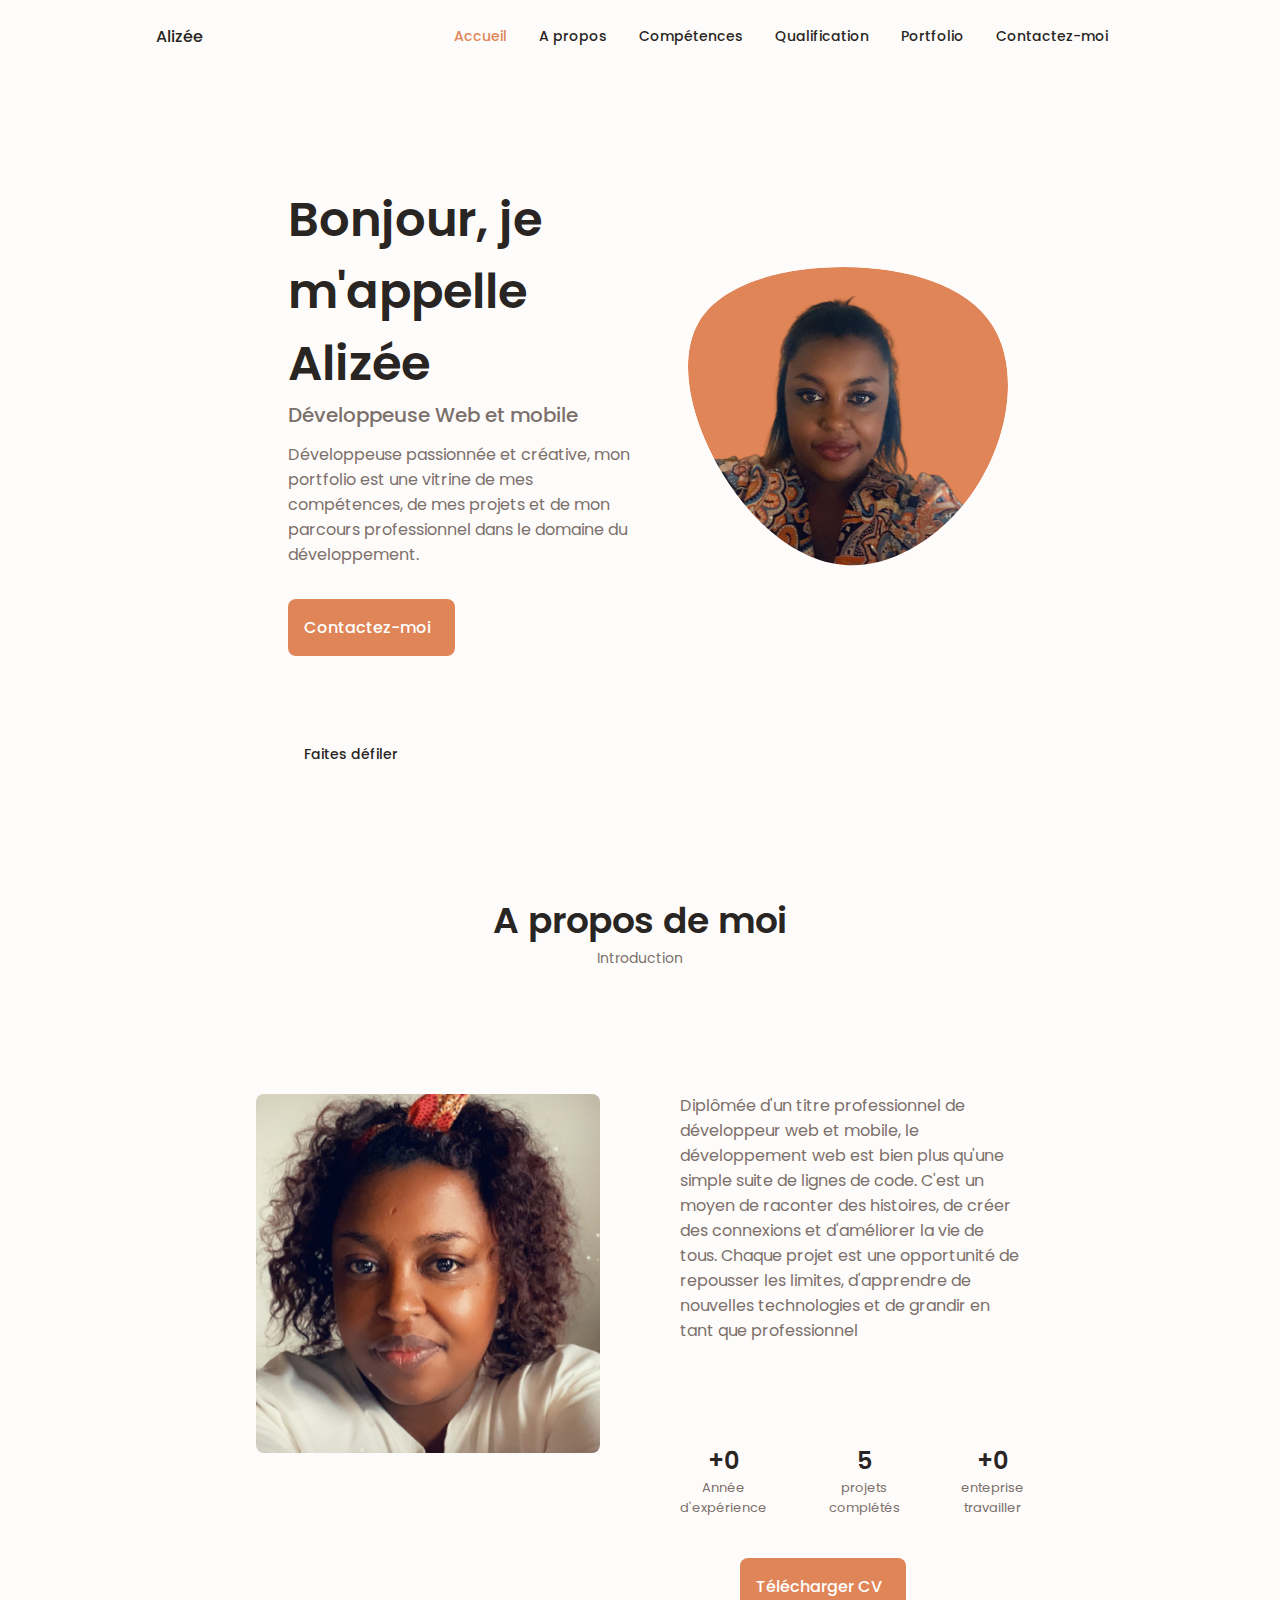
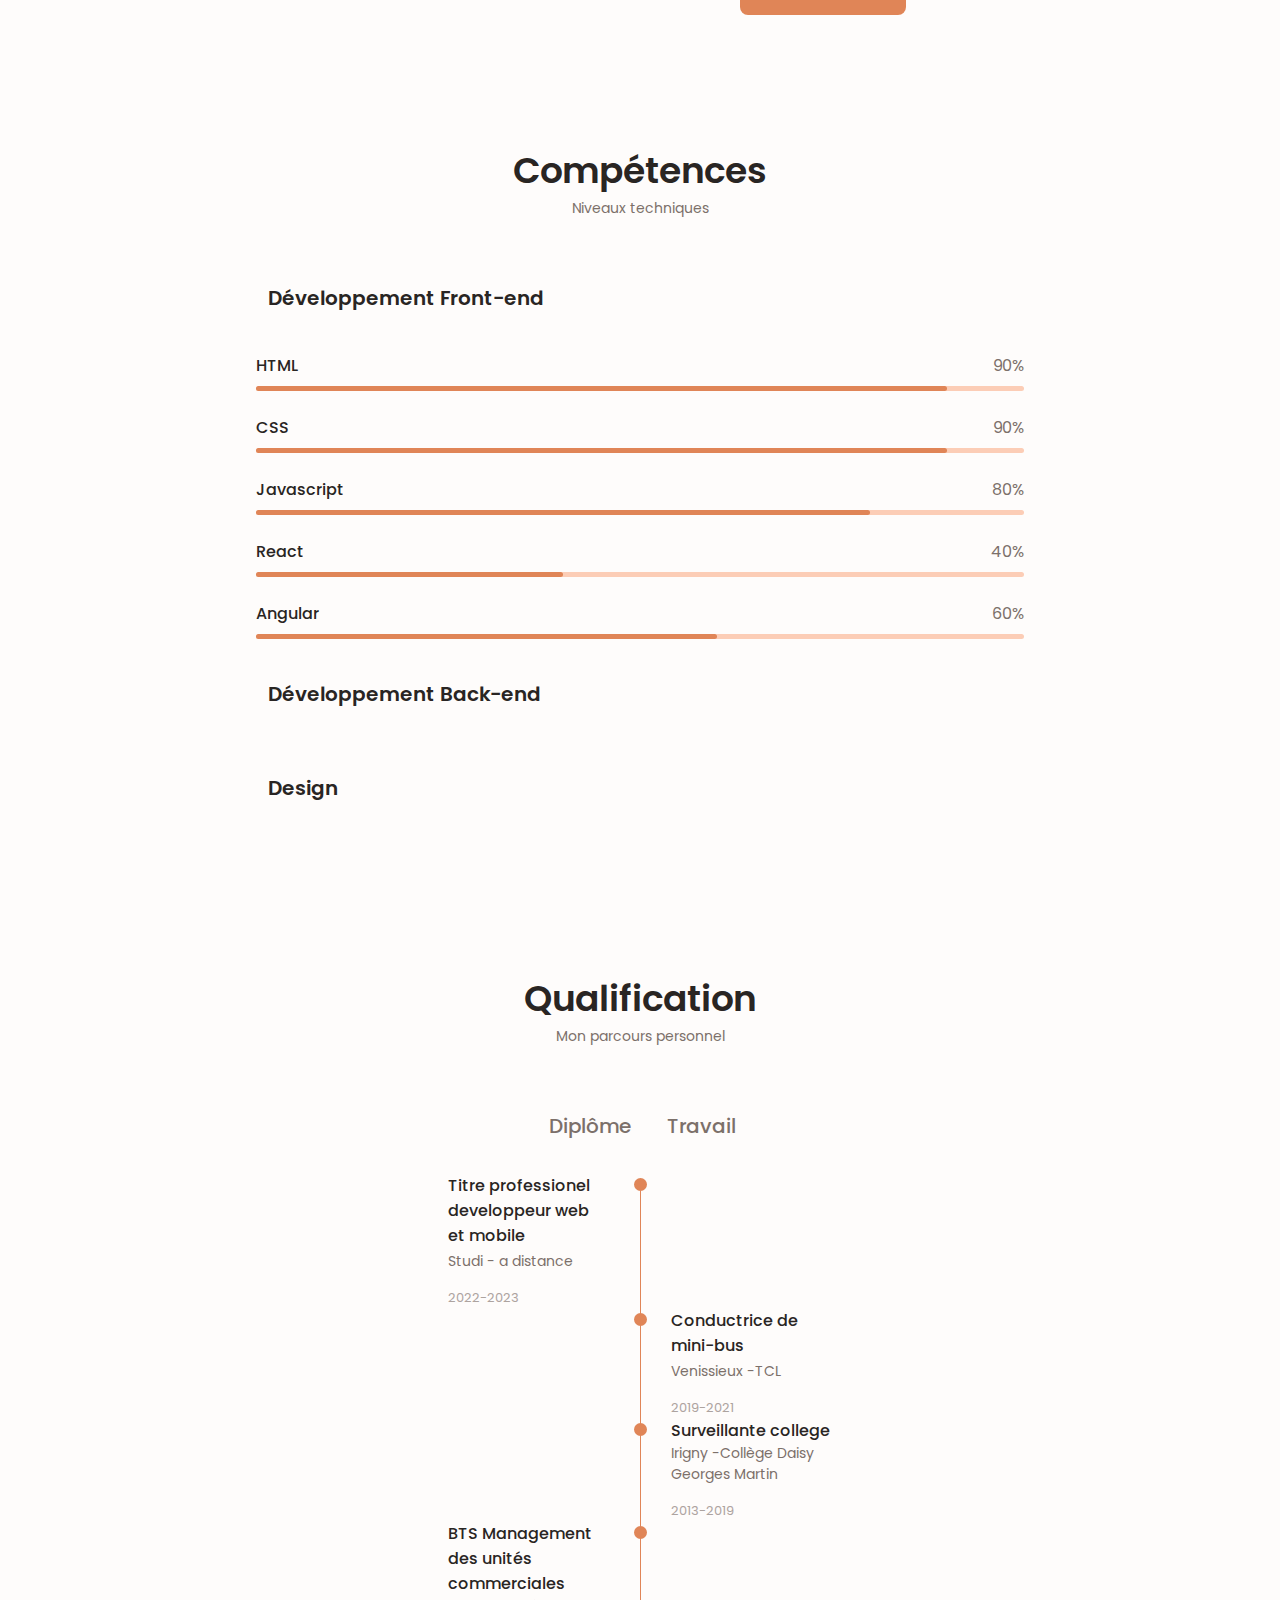
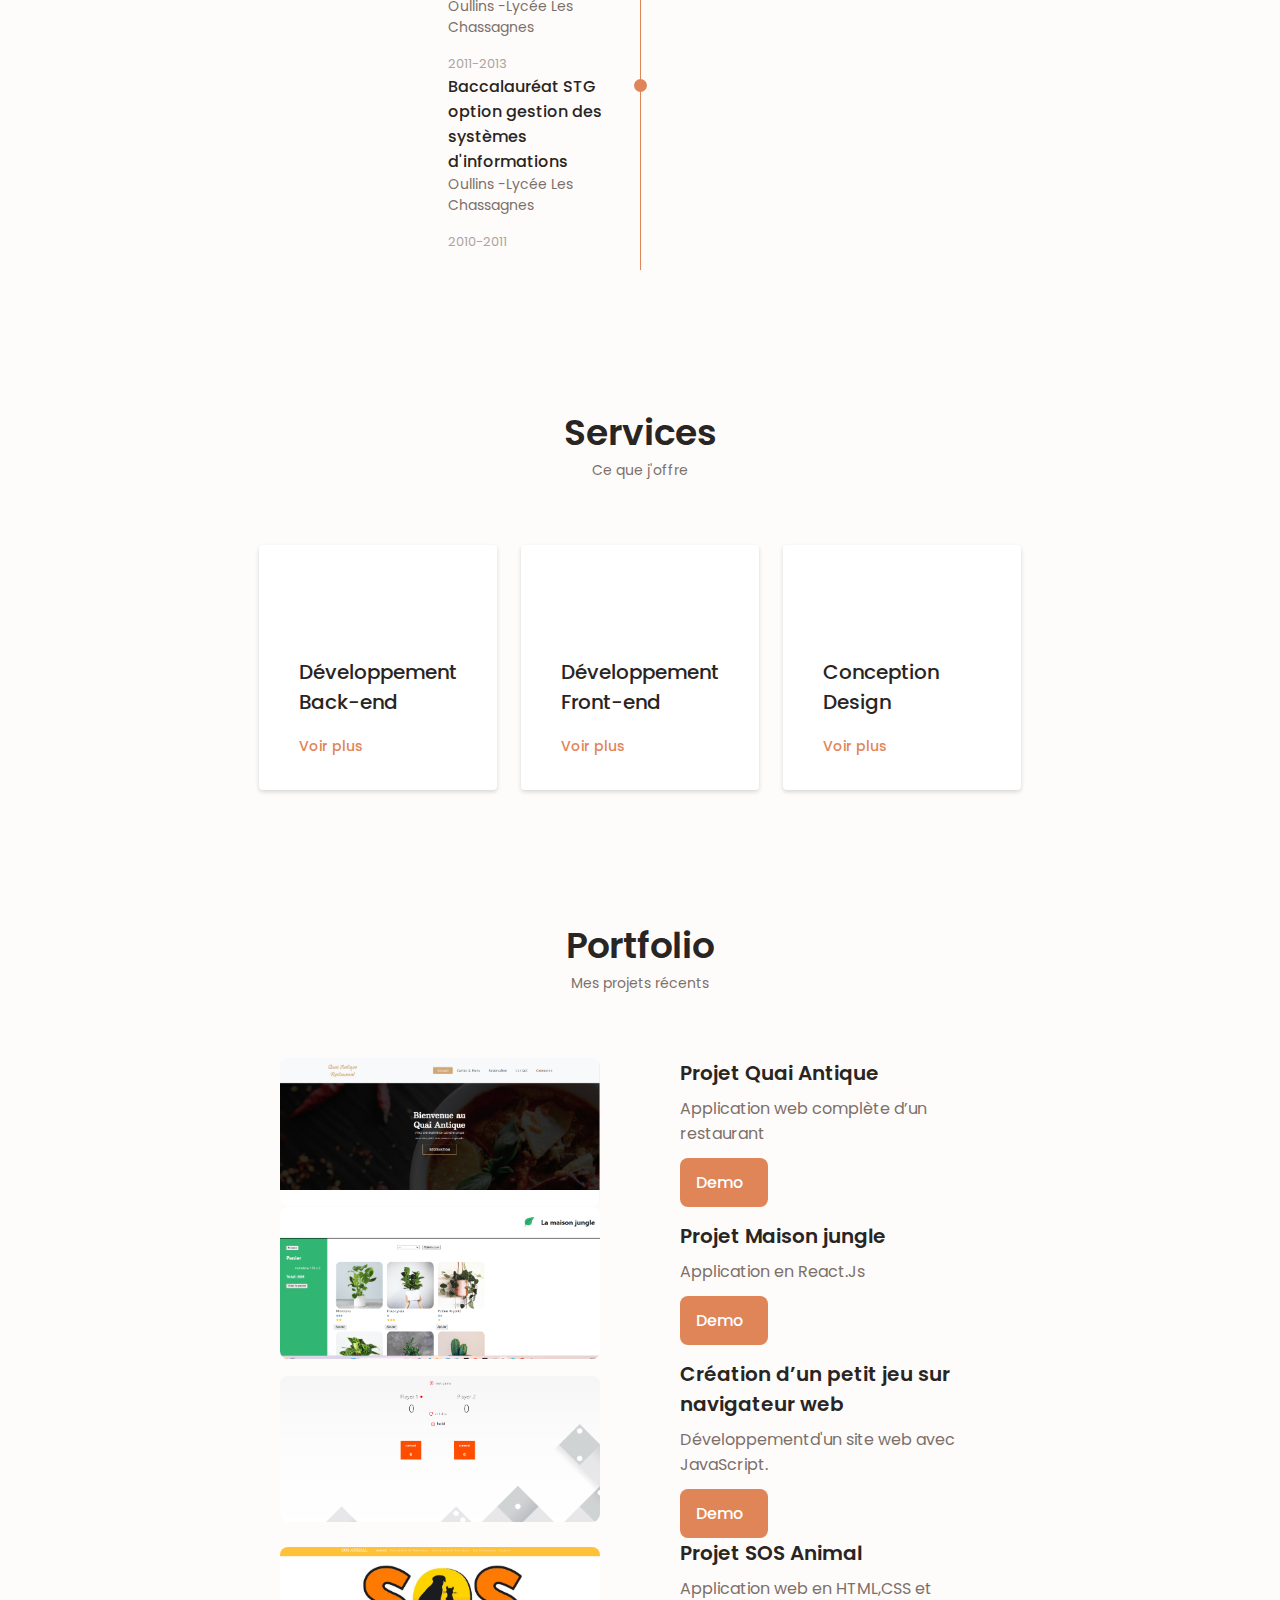
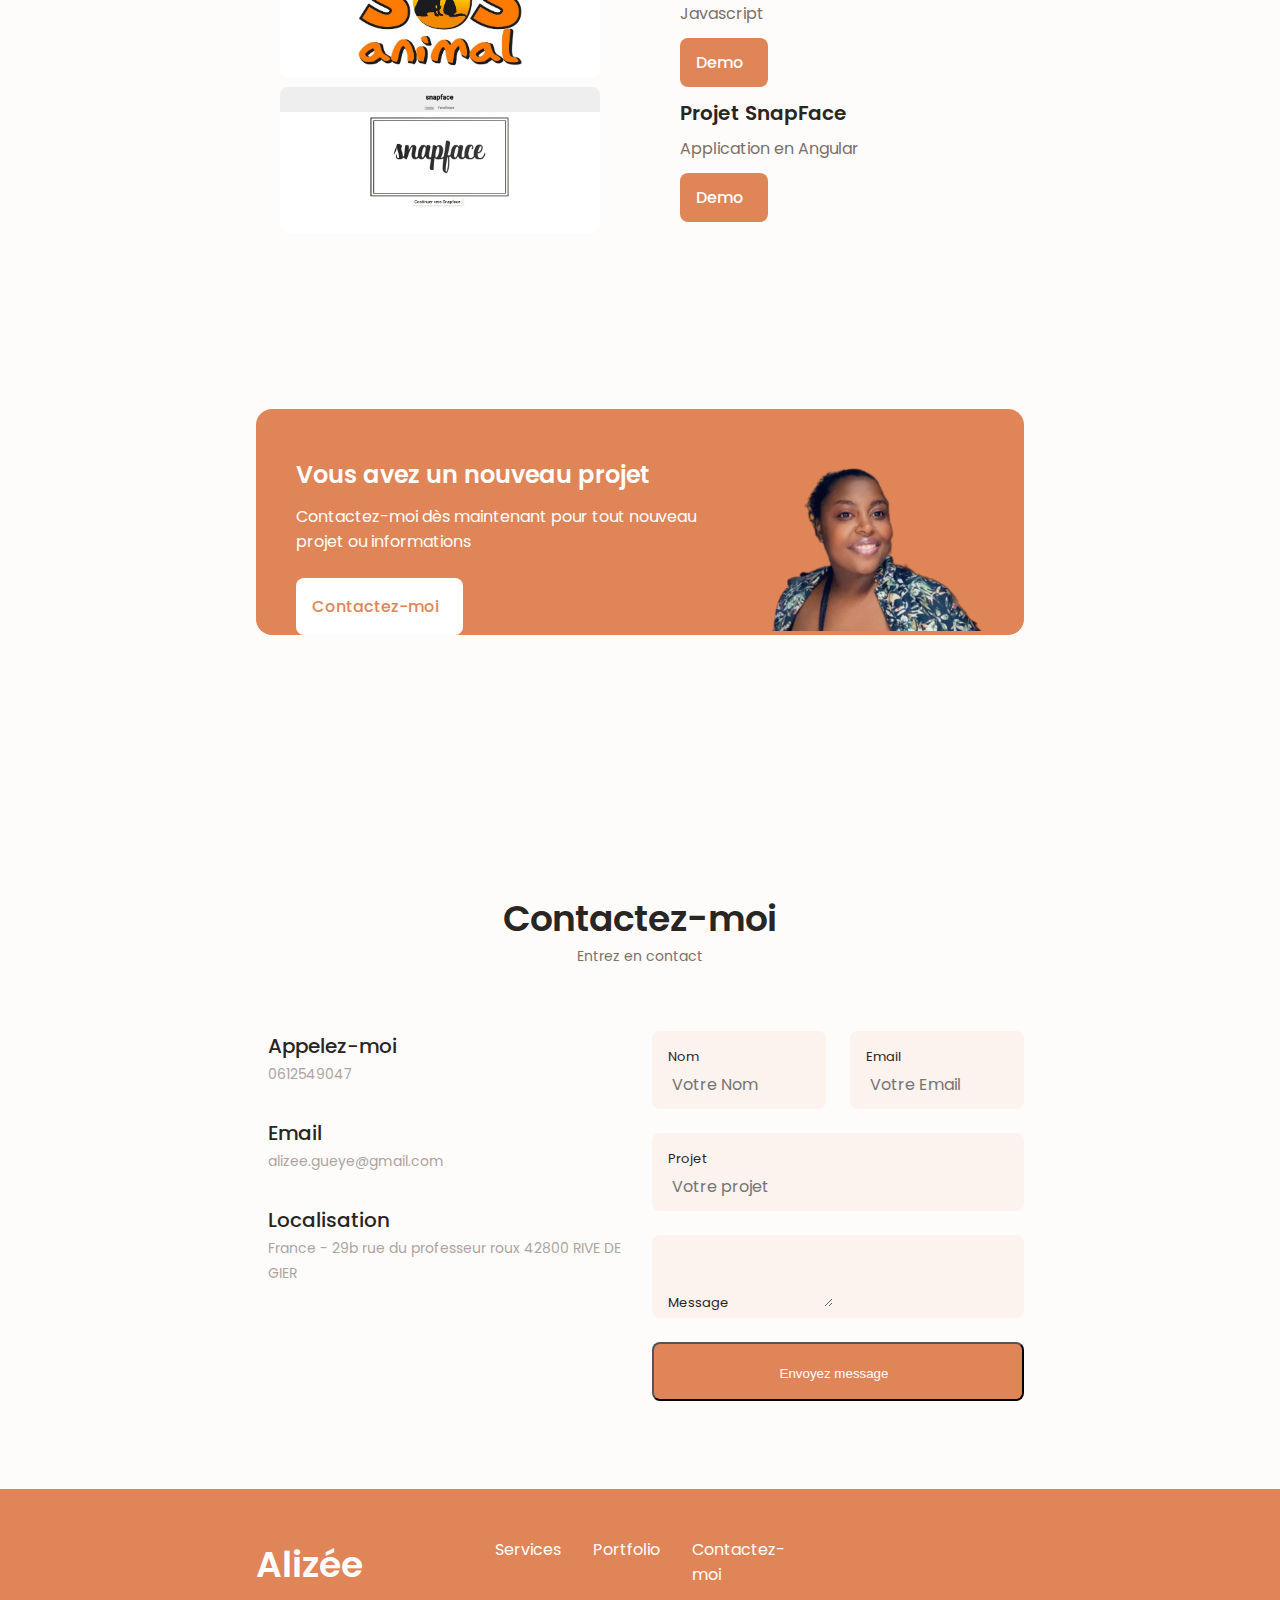
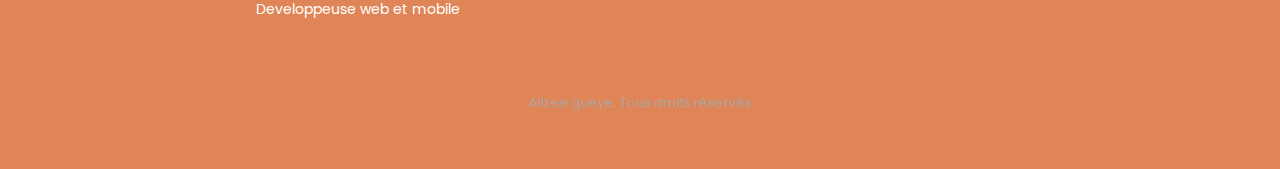
==== index.html @ fed60806 "Modification lien linkedin" ====
<!DOCTYPE html>
<html lang="fr">

<head>
    <meta charset="UTF-8">
    <meta name="viewport" content="width=device-width, initial-scale=1.0">

    <!--==================== UNICONS ====================-->
    <link rel="stylesheet" href="https://unicons.iconscout.com/release/v3.0.6/css/line.css">

    <!--==================== SWIPER CSS ====================-->
    <link rel="stylesheet" href="assets/css/swiper-bundle.min.css">

    <!--==================== CSS ====================-->
    <link rel="stylesheet" href="assets/css/styles.css">

    

    <title> Portfolio Gueye Alizée</title>
</head>

<body>
    <!--==================== HEADER ====================-->
    <header class="header" id="header">
        <nav class="nav container">
            <a href="#" class="nav__logo">Alizée</a>
            <div class="nav__menu" id="nav-menu">
                <ul class="nav__list grid">
                    <li class="nav__item">
                        <a href="#home" class="nav__link active-link">
                            Accueil
                        </a>
                    </li>
                    <li class="nav__item">
                        <a href="#about" class="nav__link">
                            <i class="uil uil-user nav__icon"></i> A propos
                        </a>
                    </li>
                    <li class="nav__item">
                        <a href="#skills" class="nav__link">
                            <i class="uil uil-file-alt nav__icon"></i>Compétences
                        </a>
                    </li>
                    <li class="nav__item">
                        <a href="#qualification" class="nav__link">
                            <i class="uil uil-briefcase-alt nav__icon"></i>Qualification
                        </a>
                    </li>
                    <li class="nav__item">
                        <a href="#portfolio" class="nav__link">
                            <i class="uil uil-scenery nav__icon"></i>Portfolio
                        </a>
                    </li>
                    <li class="nav__item">
                        <a href="#contact" class="nav__link">
                            <i class="uil uil-message nav__icon"></i>Contactez-moi
                        </a>
                    </li>
                </ul>
                <i class="uil uil-times nav__close" id="nav-close"></i>
            </div>

            <div class="nav__btns">
                <!--Boutton changement de theme-->
                <i class="uil uil-moon change-theme" id="theme-button"></i>

                <div class="nav__toggle" id="nav-toggle">
                    <i class="uil uil-apps"></i>
                </div>
            </div>
        </nav>
    </header>

    <!--==================== MAIN ====================-->
    <main class="main">
        <!--==================== HOME ====================-->
        <section class="home section" id="home">
            <div class="home__container container grid">
                <div class="home__content grid">
                    <div class="home__social">
                        <a href="https://www.linkedin.com/in/alizee-gueye-b8a359285/" target="_blank" class="home__social-icon">
                            <i class="uil uil-linkedin-alt"></i>
                        </a>
                        <a href="https://github.com/Alizee42" target="_blank" class="home__social-icon">
                            <i class="uil uil-github-alt"></i>
                        </a>
                    </div>

                    <div class="home__img">
                        <svg class="home__blob" viewBox="0 0 200 187" xmlns="http://www.w3.org/2000/svg"
                            xmlns:xlink="http://www.w3.org/1999/xlink">
                            <mask id="mask0" mask-type="alpha">
                                <path d="M190.312 36.4879C206.582 62.1187 201.309 102.826 182.328 134.186C163.346 165.547 
                                    130.807 187.559 100.226 186.353C69.6454 185.297 41.0228 161.023 21.7403 129.362C2.45775 
                                    97.8511 -7.48481 59.1033 6.67581 34.5279C20.9871 10.1032 59.7028 -0.149132 97.9666 
                                    0.00163737C136.23 0.303176 174.193 10.857 190.312 36.4879Z" />
                            </mask>
                            <g mask="url(#mask0)">
                                <path d="M190.312 36.4879C206.582 62.1187 201.309 102.826 182.328 134.186C163.346 
                                    165.547 130.807 187.559 100.226 186.353C69.6454 185.297 41.0228 161.023 21.7403 
                                    129.362C2.45775 97.8511 -7.48481 59.1033 6.67581 34.5279C20.9871 10.1032 59.7028 
                                    -0.149132 97.9666 0.00163737C136.23 0.303176 174.193 10.857 190.312 36.4879Z" />
                                <image class="home__blob-img" x='12' y='18' xlink:href="assets/img/perfil.png" />
                            </g>
                        </svg>
                    </div>

                    <div class="home__data">
                        <h1 class="home__title">Bonjour, je m'appelle Alizée</h1>
                        <h3 class="home__subtitle">Développeuse Web et mobile</h3>
                        <p class="home__description">
                            Développeuse passionnée et créative, mon portfolio est une vitrine de mes compétences, 
                            de mes projets et de mon parcours professionnel dans le domaine du développement.</p>
                        <a href="#contact" class="button button--flex">
                            Contactez-moi <i class="uil uil-message button__icon"></i>
                        </a>
                    </div>
                </div>

                <div class="home__scroll">
                    <a href="#about" class="home__scroll-button button--flex">
                        <i class="uil uil-mouse-alt home__scroll-mouse"></i>
                        <span class="home__scroll-name">Faites défiler</span>
                        <i class="uil uil-arrow-down home__scroll-arrow"></i>
                    </a>
                </div>
            </div>
        </section>

        <!--==================== ABOUT ====================-->
        <section class="about section" id="about">
            <h2 class="section__title">A propos de moi</h2>
            <span class="section__subtitle">Introduction</span>

            <div class="about__container container grid">
                <img src="assets/img/about.jpg" alt="" class="about__img">

                <div class="about__data">
                    <p class="about__description">Diplômée d'un titre professionnel de développeur web et mobile, 
                         le développement web est bien plus qu'une simple suite de lignes de code. 
                        C'est un moyen de raconter des histoires, de créer des connexions et d'améliorer la vie de tous.
                        Chaque projet est une opportunité de repousser les limites, d'apprendre de nouvelles technologies et de grandir en tant que professionnel</p>
                    <div class="about__info">
                        <div>
                            <span class="about__info-title">+0</span>
                            <span class="about__info-name">Année <br> d'expérience</span>
                        </div>

                        <div>
                            <span class="about__info-title">5</span>
                            <span class="about__info-name">projets <br> complétés</span>
                        </div>

                        <div>
                            <span class="about__info-title">+0</span>
                            <span class="about__info-name">enteprise <br>travailler</span>
                        </div>
                    </div>

                    <div class="about__buttons">
                        <a download="" href="assets/pdf/alizee-gueye-cv.pdf" class="button button--flex">
                            Télécharger CV<i class="uil uil-download-alt button__icon"></i>
                        </a>
                    </div>
                </div>
            </div>
        </section>

        <!--==================== SKILLS ====================-->
        <section class="skills section" id="skills">
            <h2 class="section__title">Compétences</h2>
            <span class="section__subtitle">Niveaux techniques</span>

            <div class="skill__container container grid">
                <div>
                    <!--==================== SKILLS 1 ====================-->
                    <div class="skills__content skills__open">
                        <div class="skills__header">
                            <i class="uil uil-brackets-curly skills__icon"></i>

                            <div>
                                <h1 class="skills__title">Développement Front-end</h1>
                                <span class="skills__subtitle"></span>
                            </div>

                            <i class="uil uil-angle-down skills__arrow"></i>
                        </div>

                        <div class="skills__list grid">
                            <div class="skills__data">
                                <div class="skills__titles">
                                    <h3 class="skills__name">HTML</h3>
                                    <span class="skills__number">90%</span>
                                </div>
                                <div class="skills__bar">
                                    <span class="skills__percentage skills__html"></span>
                                </div>
                            </div>
                            <div class="skills__data">
                                <div class="skills__titles">
                                    <h3 class="skills__name">CSS</h3>
                                    <span class="skills__number">90%</span>
                                </div>
                                <div class="skills__bar">
                                    <span class="skills__percentage skills__css"></span>
                                </div>
                            </div>
                            <div class="skills__data">
                                <div class="skills__titles">
                                    <h3 class="skills__name">Javascript</h3>
                                    <span class="skills__number">80%</span>
                                </div>
                                <div class="skills__bar">
                                    <span class="skills__percentage skills__js"></span>
                                </div>
                            </div>
                            <div class="skills__data">
                                <div class="skills__titles">
                                    <h3 class="skills__name">React</h3>
                                    <span class="skills__number">40%</span>
                                </div>
                                <div class="skills__bar">
                                    <span class="skills__percentage skills__react"></span>
                                </div>
                            </div>
                            <div class="skills__data">
                                <div class="skills__titles">
                                    <h3 class="skills__name">Angular</h3>
                                    <span class="skills__number">60%</span>
                                </div>
                                <div class="skills__bar">
                                    <span class="skills__percentage skills__angular"></span>
                                </div>
                            </div>
                        </div>
                    </div>
                    <!--==================== SKILLS 2 ====================-->
                    <div class="skills__content skills__close">
                        <div class="skills__header">
                            <i class="uil uil-server-network skills__icon"></i>

                            <div>
                                <h1 class="skills__title">Développement Back-end</h1>
                                <span class="skills__subtitle"></span>
                            </div>

                            <i class="uil uil-angle-down skills__arrow"></i>
                        </div>

                        <div class="skills__list grid">
                            <div class="skills__data">
                                <div class="skills__titles">
                                    <h3 class="skills__name">PHP</h3>
                                    <span class="skills__number">80%</span>
                                </div>
                                <div class="skills__bar">
                                    <span class="skills__percentage skills__php"></span>
                                </div>
                            </div>
                            <div class="skills__data">
                                <div class="skills__titles">
                                    <h3 class="skills__name">Node.Js</h3>
                                    <span class="skills__number">60%</span>
                                </div>
                                <div class="skills__bar">
                                    <span class="skills__percentage skills__node"></span>
                                </div>
                            </div>
                            <div class="skills__data">
                                <div class="skills__titles">
                                    <h3 class="skills__name">Symfony</h3>
                                    <span class="skills__number">80%</span>
                                </div>
                                <div class="skills__bar">
                                    <span class="skills__percentage skills__symfony"></span>
                                </div>
                            </div>
                            <div class="skills__data">
                                <div class="skills__titles">
                                    <h3 class="skills__name">Python</h3>
                                    <span class="skills__number">20%</span>
                                </div>
                                <div class="skills__bar">
                                    <span class="skills__percentage skills__python"></span>
                                </div>
                            </div>

                        </div>
                    </div>
                </div>

                <div>
                    <!--==================== SKILLS 3 ====================-->
                    <div class="skills__content skills__close">
                        <div class="skills__header">
                            <i class="uil uil-swatchbook skills__icon"></i>

                            <div>
                                <h1 class="skills__title">Design</h1>
                                <span class="skills__subtitle"></span>
                            </div>

                            <i class="uil uil-angle-down skills__arrow"></i>
                        </div>

                        <div class="skills__list grid">
                            <div class="skills__data">
                                <div class="skills__titles">
                                    <h3 class="skills__name">Figma</h3>
                                    <span class="skills__number">70%</span>
                                </div>
                                <div class="skills__bar">
                                    <span class="skills__percentage skills__figma"></span>
                                </div>
                            </div>
                            <div class="skills__data">
                                <div class="skills__titles">
                                    <h3 class="skills__name">Photoshop</h3>
                                    <span class="skills__number">40%</span>
                                </div>
                                <div class="skills__bar">
                                    <span class="skills__percentage skills__photoshop"></span>
                                </div>
                            </div>
                            <div class="skills__data">
                                <div class="skills__titles">
                                    <h3 class="skills__name">Adobe XD</h3>
                                    <span class="skills__number">65%</span>
                                </div>
                                <div class="skills__bar">
                                    <span class="skills__percentage skills__adobe"></span>
                                </div>
                            </div>
                            <div class="skills__data">
                                <div class="skills__titles">
                                    <h3 class="skills__name">Balsamiq</h3>
                                    <span class="skills__number">84%</span>
                                </div>
                                <div class="skills__bar">
                                    <span class="skills__percentage skills__balsamiq"></span>
                                </div>
                            </div>

                        </div>
                    </div>
                </div>
            </div>
        </section>

        <!--==================== QUALIFICATION ====================-->
        <section class="qualification section" id="qualification">
            <h2 class="section__title">Qualification</h2>
            <span class="section__subtitle">Mon parcours personnel</span>

            <div class="qualification__container container">
                <div class="qualification__tabs">
                    <div class="qualification__button button--flex">
                        <i class="uil uil-graduation-cap qualification__icon"></i>
                        Diplôme
                    </div>
                    <div class="qualification__button button--flex">
                        <i class="uil uil-briefcase-alt qualification__icon"></i>
                        Travail
                    </div>
                </div>

                <div class="qualification__sections">
                    <!--==================== QUALIFICATION CONTENT 1 ====================-->
                    <div class="qualification__content qualification_active">
                        <!--==================== QUALIFICATION 1 ====================-->
                        <div class="qualification__data">
                            <div>
                                <h3 class="qualification__title">Titre professionel developpeur web et mobile</h3>
                                <span class="qualification__subtitle">Studi - a distance</span>
                                <div class="qualification__calendar">
                                    <i class="uil uil-calendar-alt"></i>
                                    2022-2023
                                </div>
                            </div>

                            <div>
                                <span class="qualification__rounder"></span>
                                <span class="qualification__line"></span>
                            </div>
                        </div>
                    </div>
                         <!--==================== QUALIFICATION 2 ====================-->
                         <div class="qualification__data">
                            <div></div>

                            <div>
                                <span class="qualification__rounder"></span>
                                <span class="qualification__line"></span>
                            </div>
                            <div>
                                <h3 class="qualification__title">Conductrice de mini-bus</h3>
                                <span class="qualification__subtitle">Venissieux -TCL</span>
                                <div class="qualification__calendar">
                                    <i class="uil uil-calendar-alt"></i>
                                    2019-2021
                                </div>
                            </div>
                        </div>

                        <!--==================== QUALIFICATION 3 ====================-->
                        <div class="qualification__data">
                            <div></div>

                            <div>
                                <span class="qualification__rounder"></span>
                                <span class="qualification__line"></span>
                            </div>
                            <div>
                                <h3 class="qualification__title">Surveillante college</h3>
                                <span class="qualification__subtitle">Irigny -Collège Daisy Georges Martin</span>
                                <div class="qualification__calendar">
                                    <i class="uil uil-calendar-alt"></i>
                                    2013-2019
                                </div>
                            </div>
                        </div>

                        <!--==================== QUALIFICATION 4 ====================-->
                        <div class="qualification__data">
                            <div>
                                <h3 class="qualification__title">BTS Management des unités commerciales</h3>
                                <span class="qualification__subtitle">Oullins -Lycée Les Chassagnes</span>
                                <div class="qualification__calendar">
                                    <i class="uil uil-calendar-alt"></i>
                                    2011-2013
                                </div>
                            </div>

                            <div>
                                <span class="qualification__rounder"></span>
                                <span class="qualification__line"></span>
                            </div>
                        </div>
                        
                    <!--==================== QUALIFICATION 5 ====================-->
                    <div class="qualification__data">
                        <div>
                            <h3 class="qualification__title">Baccalauréat STG option gestion des systèmes
                                d'informations</h3>
                            <span class="qualification__subtitle">Oullins -Lycée Les Chassagnes</span>
                            <div class="qualification__calendar">
                                <i class="uil uil-calendar-alt"></i>
                                2010-2011
                            </div>
                        </div>

                        <div>
                            <span class="qualification__rounder"></span>
                            <span class="qualification__line"></span>
                        </div>
                    </div>
                    <br>
                </div>
            </div>
        </section>


        <!--==================== SERVICES ====================-->
        <section class="services section" id="services">
            <h2 class="section__title">Services</h2>
            <span class="section__subtitle">Ce que j'offre</span>

            <div class="services__container container grid">
                <!--==================== SERVICES 1====================-->
                <div class="services__content">
                    <div>
                        <i class="uil uil-web-grid services__icon"></i>
                        <h3 class="services__title">Développement <br> Back-end</h3>
                    </div>

                    <span class="button button--flex button--small button--link services__button">
                        Voir plus
                        <i class="uil uil-arrow-right button__icon"></i>
                    </span>

                    <div class="services__modal">
                        <div class="services__modal-content">
                            <h4 class="services__modal-title">Développement <br> Back-end</h4>
                            <i class="uil uil-times services__modal-close"></i>

                            <ul class="services__modal-services grid">
                                <li class="services__modal-service">
                                    <i class="uil uil-check-circle service__modal-icon"></i>
                                    <p> Développement l'interface utilisateur</p>
                                </li>
                                <li class="services__modal-service">
                                    <i class="uil uil-check-circle service__modal-icon"></i>
                                    <p> Développement d'API<br> (Application Programming Interface)</p>
                                </li>
                                <li class="services__modal-service">
                                    <i class="uil uil-check-circle service__modal-icon"></i>
                                    <p>Gestion des bases de données</p>
                                </li>
                                <li class="services__modal-service">
                                    <i class="uil uil-check-circle service__modal-icon"></i>
                                    <p>Gestion de la sécurité</p>
                                </li>
                            </ul>
                        </div>
                    </div>
                </div>

                <!--==================== SERVICES 2====================-->
                <div class="services__content">
                    <div>
                        <i class="uil uil-arrow services__icon"></i>
                        <h3 class="services__title">Développement <br> Front-end</h3>
                    </div>

                    <span class="button button--flex button--small button--link services__button">
                        Voir plus
                        <i class="uil uil-arrow-right button__icon"></i>
                    </span>

                    <div class="services__modal">
                        <div class="services__modal-content">
                            <h4 class="services__modal-title">Développement <br> Front-end</h4>
                            <i class="uil uil-times services__modal-close"></i>

                            <ul class="services__modal-services grid">
                                <li class="services__modal-service">
                                    <i class="uil uil-check-circle service__modal-icon"></i>
                                    <p>Conception visuelle de l'interface utilisateur</p>
                                </li>
                                <li class="services__modal-service">
                                    <i class="uil uil-check-circle service__modal-icon"></i>
                                    <p>Ergonomie,interactivité et accesibilité</p>
                                </li>
                                <li class="services__modal-service">
                                    <i class="uil uil-check-circle service__modal-icon"></i>
                                    <p>Optimisation des performances de l'API</p>
                                </li>
                                <li class="services__modal-service">
                                    <i class="uil uil-check-circle service__modal-icon"></i>
                                    <p>Gestion du responsive Design</p>
                                </li>
                            </ul>
                        </div>
                    </div>
                </div>
                <!--==================== SERVICES 3====================-->
                <div class="services__content">
                    <div>
                        <i class="uil uil-palette services__icon"></i>
                        <h3 class="services__title">Conception <br>Design</h3>
                    </div>

                    <span class="button button--flex button--small button--link services__button">
                        Voir plus
                        <i class="uil uil-arrow-right button__icon"></i>
                    </span>

                    <div class="services__modal">
                        <div class="services__modal-content">
                            <h4 class="services__modal-title">Design</h4>
                            <i class="uil uil-times services__modal-close"></i>

                            <ul class="services__modal-services grid">
                                <li class="services__modal-service">
                                    <i class="uil uil-check-circle service__modal-icon"></i>
                                    <p>Création de maquette</p>
                                </li>
                                <li class="services__modal-service">
                                    <i class="uil uil-check-circle service__modal-icon"></i>
                                    <p>Utilisation d'outils pour design(Photoshop,Figma, ect)</p>
                                </li>
                               
                            </ul>
                        </div>
                    </div>
                </div>



            </div>
        </section>

        <!--==================== PORTFOLIO ====================-->
        <section class="portfolio section" id="portfolio">
            <h2 class="section__title">Portfolio</h2>
            <span class="section__subtitle">Mes projets récents</span>

            <div class="portfolio__container container swiper-container">
                <div class="swiper-wrapper">
                    <!--==================== PORTFOLIO 1 ====================-->
                    <div class="portfolio__content grid swiper-slide">
                        <img src="assets/img/quai-antique.png" alt="" class="portfolio__img">

                        <div class="portfolio__data">
                            <h3 class="portfolio__title">Projet Quai Antique</h3>
                            <p class="portfolio__description">Application web complète d’un restaurant </p>
                            <a href="https://quai-antique-42.netlify.app/accueil" class="button button--flex button--small portfolio__button">
                                Demo
                                <i class="uil uil-arrow-right button__icon"></i>
                            </a>
                        </div>
                    </div>

                    <!--==================== PORTFOLIO 2 ====================-->
                    <div class="portfolio__content grid swiper-slide">
                        <img src="assets/img/maison-jungle.png" alt="" class="portfolio__img">

                        <div class="portfolio__data">
                            <h3 class="portfolio__title">Projet Maison jungle </h3>
                            <p class="portfolio__description">Application en React.Js </p>
                            <a href="https://alizee42.github.io/maison-jungle/" class="button button--flex button--small portfolio__button">
                                Demo
                                <i class="uil uil-arrow-right button__icon"></i>
                            </a>
                        </div>
                    </div>

                    <!--==================== PORTFOLIO 3 ====================-->
                    <div class="portfolio__content grid swiper-slide">
                        <img src="assets/img/dice-game.png" alt="" class="portfolio__img">

                        <div class="portfolio__data">
                            <h3 class="portfolio__title"> Création d’un petit jeu sur navigateur web </h3>
                            <p class="portfolio__description">Développementd'un site web avec JavaScript. </p>
                            <a href="https://alizee42.github.io/Dice-game/" class="button button--flex button--small portfolio__button">
                                Demo
                                <i class="uil uil-arrow-right button__icon"></i>
                            </a>
                        </div>
                    </div>
                     <!--==================== PORTFOLIO 4 ====================-->
                     <div class="portfolio__content grid swiper-slide">
                        <img src="assets/img/SOS-animal.png" alt="" class="portfolio__img">

                        <div class="portfolio__data">
                            <h3 class="portfolio__title">Projet SOS Animal</h3>
                            <p class="portfolio__description">Application web en HTML,CSS et Javascript </p>
                            <a href="https://alizee42.github.io/SosAnimal/" class="button button--flex button--small portfolio__button">
                                Demo
                                <i class="uil uil-arrow-right button__icon"></i>
                            </a>
                        </div>
                    </div>
                    <!--==================== PORTFOLIO 5 ====================-->
                    <div class="portfolio__content grid swiper-slide">
                        <img src="assets/img/Capture d'écran 2023-10-11 091048.png" alt="" class="portfolio__img">

                        <div class="portfolio__data">
                            <h3 class="portfolio__title">Projet SnapFace</h3>
                            <p class="portfolio__description">Application en Angular </p>
                            <a href="https://face-snap-42.netlify.app/" class="button button--flex button--small portfolio__button">
                                Demo
                                <i class="uil uil-arrow-right button__icon"></i>
                            </a>
                        </div>
                    </div>
                </div>

                <div class="swiper-button-next">
                    <i class="uil uil-angle-right-b swiper-portfolio-icon"></i>
                </div>
                <div class="swiper-button-prev">
                    <i class="uil uil-angle-left-b swiper-portfolio-icon"></i>
                </div>
                <div class="swiper-pagination"></div>

            </div>
        </section>

        <!--==================== PROJECT IN MIND ====================-->
        <section class="project section">
            <div class="project__bg">
                <div class="project__container container grid">
                    <div class="project_data">
                        <h2 class="project__title">Vous avez un nouveau projet</h2>
                        <p class="project__description">Contactez-moi dès maintenant pour tout nouveau projet ou
                            informations</p>
                        <a href="#contact" class="button button--flex button--white">
                            Contactez-moi
                            <i class="uil uil-message project__icon button__icon"></i>
                        </a>
                    </div>

                    <img src="assets/img/project.png" alt="" class="project__img">
                </div>
            </div>

        </section>

        <!--==================== TESTIMONIAL ====================-->
        <section class="testimonial section">
        </section>

        <!--==================== CONTACT ME ====================-->
      
    
    <section class="contact section" id="contact">

    <h2 class="section__title">Contactez-moi</h2>
    <span class="section__subtitle">Entrez en contact</span>

    <div class="contact__container container grid">
        <div>
            <div class="contact__information">
                <i class="uil uil-phone contact__icon"></i>

                <div>
                    <h3 class="contact__title">Appelez-moi</h3>
                    <span class="contact__subtitle">0612549047</span>
                </div>
            </div>

            <div class="contact__information">
                <i class="uil uil-envelope contact__icon"></i>

                <div>
                    <h3 class="contact__title">Email</h3>
                    <span class="contact__subtitle">alizee.gueye@gmail.com</span>
                </div>
            </div>

            <div class="contact__information">
                <i class="uil uil-map-marker contact__icon"></i>

                <div>
                    <h3 class="contact__title">Localisation</h3>
                    <span class="contact__subtitle">France - 29b rue du professeur roux 42800 RIVE DE
                        GIER</span>
                </div>
            </div>
        </div>

        <form class="contact__from grid" action="https://api.staticforms.xyz/submit" method="post" id="staticform">
            <div class="contact__inputs grid">
                <div class="contact__content">
                <input type="hidden" name="accessKey" value="a2034b9b-8c54-49b0-8eae-9ae6ab145128">
                  <input type="hidden" name="subject" value="Portfolio">
                
                    <label for="" class="contact__label">Nom</label>                    
                    <input class="contact__input" type="text" name="name" placeholder=" Votre Nom" required>
                   </div>
                <div class="contact__content">
                    <label for="" class="contact__label">Email</label>                    
                      <input class="contact__input" type="email" name="email" placeholder=" Votre Email" required>
                </div>
            </div>
            
            <input type="text" name="honeypot" style="display:none">
            <div class="contact__content">
                <label for="" class="contact__label">Projet</label>
                    <input type="text" name="$project" class="contact__input" placeholder=" Votre projet">
            </div> 
            <div class="contact__content">
                <label for="" class="contact__label">Message</label>                    
                <textarea class="contact__imput" name="message"  id="" cols="0" rows="7" required style="background-color: transparent; border: 0px; width: 100px;height: 60px;"></textarea>
            </div>
            <input type="hidden" name="redirectTo" value="https://alizee42.github.io/portfolio/success.html"> 
            <button class="button is-primary" type="Submit">Envoyez message <i class="uil uil-message button__icon"></i></button>         
            <div>
            </div>
            
            
        </form>
    </div>
</section>
</main>
    <!--==================== FOOTER ====================-->
    <footer class="footer">
        <div class="footer__bg">
            <div class="footer__container container grid">
                <div>
                    <h1 class="footer__title">Alizée</h1>
                    <span class="footer__subtitle">Developpeuse web et mobile</span>
                </div>

                <ul class="footer__links">
                    <li>
                        <a href="#services" class="footer__link">Services</a>
                    </li>
                    <li>
                        <a href="#portfolio" class="footer__link">Portfolio</a>
                    </li>
                    <li>
                        <a href="#contact" class="footer__link">Contactez-moi</a>
                    </li>
                </ul>

                <div class="footer__social">
                    <a href="https://www.facebook.com/" target="_blank" class="footer__social">
                        <i class="uil uil-facebook-f"></i>
                    </a>
                    <a href="https://www.instagram.com/" target="_blank" class="footer__social">
                        <i class="uil uil-instagram"></i>
                    </a>
                    <a href="https://www.twitter.com/" target="_blank" class="footer__social">
                        <i class="uil uil-twitter-alt"></i>
                    </a>
                </div>
            </div>

            <p class="footer__copy">Alizee gueye. Tous droits réservés</p>
        </div>
    </footer>

    <!--==================== SCROLL TOP ====================-->
    <a href="#" class="scrollup" id="scroll-up">
        <i class="uil uil-arrow-up scrollup__icon"></i>
    </a>

    <!--==================== SWIPER JS ====================-->
    <script src="assets/js/swiper-bundle.min.js"></script>

    <!--==================== MAIN JS ====================-->
    <script src="assets/js/main.js"></script>
    
</body>

</html>
---- assets/css/styles.css ----
/*==================== GOOGLE FONTS ====================*/
@import url('https://fonts.googleapis.com/css2?family=Montserrat:ital,wght@0,100;0,200;0,400;1,400&family=Poppins:wght@400;500;600&display=swap');

/*==================== VARIABLES CSS ====================*/
:root {
    --header-height: 3rem;

    /*========== Colors ==========*/
    /* Change favorite color */
    --hue-color: 20; /*Purple 250 - Green 142 - Blue 230 - Pink 340*/

    /* HSL color mode */
    --first-color: hsl(var(--hue-color), 69%, 61%);
    --first-color-second: hsl(var(--hue-color), 69%, 61%);
    --first-color-alt: hsl(var(--hue-color), 57%, 53%);
    --first-color-lighter: hsl(var(--hue-color), 92%, 85%);
    --title-color: hsl(var(--hue-color), 8%, 15%);
    --text-color: hsl(var(--hue-color), 8%, 45%);
    --text-color-light: hsl(var(--hue-color), 8%, 65%);
    --input-color: hsl(var(--hue-color), 70%, 96%);
    --body-color: hsl(var(--hue-color), 60%, 99%);
    --container-color: #fff;
    --scroll-bar-color: hsl(var(--hue-color), 12%, 90%);
    --scroll-thumb-color: hsl(var(--hue-color), 12%, 80%);

    /*========== Font and typography ==========*/
    --body-font: 'Poppins', sans-serif;

    /* .5rem = 8px, 1rem = 16px, 1.5rem = 24px ... */
    --big-font-size: 2rem;
    --h1-font-size: 1.5rem;
    --h2-font-size: 1.25rem;
    --h3-font-size: 1.125rem;
    --normal-font-size: .938rem;
    --small-font-size: .813rem;
    --smaller-font-size: .75rem;

    /*========== Font weight ==========*/
    --font-medium: 500;
    --font-semi-bold: 600;

    /*========== Margenes Bottom ==========*/
    /* .25rem = 4px, .5rem = 8px, .75rem = 12px ... */
    --mb-0-25: .25rem;
    --mb-0-5: .5rem;
    --mb-0-75: .75rem;
    --mb-1: 1rem;
    --mb-1-5: 1.5rem;
    --mb-2: 2rem;
    --mb-2-5: 2.5rem;
    --mb-3: 3rem;

    /*========== z index ==========*/
    --z-tooltip: 10;
    --z-fixed: 100;
    --z-modal: 1000;
}

/* Font size for large devices */
@media screen and (min-width: 968px) {
    :root {
        --big-font-size: 3rem;
        --h1-font-size: 2.25rem;
        --h2-font-size: 1.5rem;
        --h3-font-size: 1.25rem;
        --normal-font-size: 1rem;
        --small-font-size: .875rem;
        --smaller-font-size: .813rem;
    }
}

/*========== Variables Dark theme ==========*/
body.dark-theme{  
    --first-color-second: hsl(var(--hue-color), 30%, 8%);
    --title-color: hsl(var(--hue-color), 8%, 95%);
    --text-color: hsl(var(--hue-color), 8%, 75%);
    --input-color: hsl(var(--hue-color), 29%, 16%);
    --body-color: hsl(var(--hue-color), 28%, 12%);
    --container-color: hsl(var(--hue-color),29%, 16%);
    --scroll-bar-color: hsl(var(--hue-color), 12%, 48%);
    --scroll-thumb-color: hsl(var(--hue-color), 12%, 36%);

}

/*========== Button Dark/Light ==========*/
.nav__btns{
  display:flex;
  align-items:center;
  margin-top: -7px;
}
.change-theme{
  font-size: 1.25rem;
  color:var(--title-color);
  margin-right:var(--mb-1);
  cursor:pointer;
  
}
.change-theme:hover{
  color:var(--first-color);
}

/*==================== BASE ====================*/
* {
  box-sizing: border-box;
  padding: 0;
  margin: 0;
}

html {
  scroll-behavior: smooth;
}

body {
  margin: 0 0 var(--header-height) 0;
  font-family: var(--body-font);
  font-size: var(--normal-font-size);
  background-color: var(--body-color);
  color: var(--text-color);
}

h1, h2, h3, h4 {
  color: var(--title-color);
  font-weight: var(--font-semi-bold);
}

ul {
  list-style: none;
}

a {
  text-decoration: none;
}

img {
  max-width: 100%;
  height: auto;
}

/*==================== REUSABLE CSS CLASSES ====================*/
.section {
  padding: 2rem 0 4rem;
}

.section__title {
  font-size: var(--h1-font-size);
  color: var(--title-color);
}

.section__subtitle {
  display: block;
  font-size: var(--small-font-size);
  margin-bottom: var(--mb-3);
}

.section__title, 
.section__subtitle {
  text-align: center;
}

/*==================== LAYOUT ====================*/
.container {
  max-width: 768px;
  margin-left: var(--mb-1-5);
  margin-right: var(--mb-1-5);
}

.grid {
  display: grid;
  gap: 1.5rem;
}

.header {
  width: 100%;
  position: fixed;
  bottom: 0;
  left: 0;
  z-index: var(--z-fixed);
  background-color: var(--body-color);
}

/*==================== NAV ====================*/
.nav{
    max-width: 968px;
    height: var(--header-height);
    display:flex;
    justify-content:space-between;
    align-items:center;
}
.nav__logo,
.nav__toggle{
  color:var(--title-color);
  font-weight:var(--font-medium);
}
.nav__logo:hover{
  color:var(--first-color);
}
.nav__toggle{
  font-size: 1.1rem;
  cursor: pointer;
}

.nav__toggle:hover{
  color:var(--first-color);
}

@media screen and  (max-width:767px){
  .nav__menu{
    position:fixed;
    bottom:-100%;
    left:0;
    width:100%;
    background-color: var(--body-color);
    padding: 2rem 1.5rem 4rem;
    box-shadow: 0 -1px 4px rgba(0,0,0,.15);
    border-radius: 1.5rem 1.5rem 0 0;
    transition: .3s;
  }
}
.nav__list{
  grid-template-columns: repeat(3, 1fr);
  gap: 2rem;
}
.nav__link{
  display:flex;
  flex-direction:column;
  align-items:center;
  font-size:var(--small-font-size);
  color: var(--title-color);
  font-weight:var(--font-medium);
}
.nav__link:hover{
  color:var(--first-color);
}
.nav__icon{
  font-size: 1.2rem;
}
.nav__close{
  position:absolute;
  right: 1.3rem;
  bottom: .5rem;
  font-size: 1.5rem;
  cursor:pointer;
  color:var(--first-color);
}
.nav__close:hover{
  color:var(--first-color-alt);
}

/* show menu */
.show-menu{
  bottom: 0;
}

/* Active link */
.active-link{
  color:var(--first-color);
  
}


/* Change background header */
.scroll-header{
  box-shadow: 0 -1px 4px rgba(0,0,0,.15);
}

/*==================== HOME ====================*/
.home__container{
  gap: 1rem;
}
.home__content{
  grid-template-columns: .5fr 3fr;
  padding-top: 3.5rem;
  align-items:center;
}
.home__social{
  display:grid;
  grid-template-columns:max-content;
  row-gap:1rem;
}
.home__social-icon{
  font-size:1.25rem;
  color:var(--first-color);
}
.home__social-icon:hover{
  color:var(--first-color-alt);
}
.home__blob{
  width: 200px;
  fill:var(--first-color);
}
.home__blob-img{
  width: 170px;
}
.home__data{
  grid-column:1/3;
}
.home__title{
  font-size: var(--big-font-size);
}
.home__subtitle{
  font-size:var(--h3-font-size);
  color:var(--text-color);
  font-weight:var(--font-medium);
  margin-bottom:var(--mb-0-75);
}
.home__description{
  margin-bottom:var(--mb-2);
}
.home__scroll{
  display: none;
}
.home__scroll-button{
  color:var(--first-color);
  transition: .3s;
}
.home__scroll-button:hover{
  transform:translateY(0.25rem);
}
.home__scroll-mouse{
  font-size:2rem;
}
.home__scroll-name{
  font-size:var(--small-font-size);
  color:var(--title-color);
  font-weight:var(--font-medium);
  margin-right:var(--mb-0-25);
}
.home__scroll-arrow{
  font-size:1.25rem;
}
/*==================== BUTTONS ====================*/
.button{
  display:inline-block;
  background-color:var(--first-color);
  color:#fff;
  padding:1rem;
  border-radius: .5rem;
  font-weight:var(--font-medium);
}
.button:hover{
  background-color:var(--first-color-alt);
}
.button__icon{
  font-size:1.25rem;
  margin-left:var(--mb-0-5);
  transition: .3s;
}

.button--white{
  background-color:#fff;
  color:var(--first-color);
}

.button--white:hover{
  background-color:#fff;
}
.button--flex{
  display:inline-flex;
  align-items:center;
}

.button--small{
  padding: .75rem 1rem;
}
.button--link{
  padding:0;
  background-color:transparent;
  color:var(--first-color);
 }
 .button--link:hover{
  background-color:transparent;
  color:var(--first-color-alt);
 }
/*==================== ABOUT ====================*/
.about__img{
  width: 200px;
  border-radius: .5rem;
  justify-self:center;
  align-self:center;
  margin-bottom: 100px;
}
.about__description{
  text-align:center;
  margin-top: 60px;
  margin-bottom: 100px;
}
.about__info{
  display:flex;
  justify-content:center;
  margin-bottom:var(--mb-2-5);
}

.about__info-title{
  font-size:var(--h2-font-size);
  font-weight:var(--font-semi-bold);
  color:var(--title-color);
}

.about__info-name{
  font-size:var(--smaller-font-size);
}
.about__info-title,
.about__info-name{
  display:block;
  text-align:center;
}
.about__buttons{
  display:flex;
  justify-content:center;
  margin-left: 60px;
}
/*==================== SKILLS ====================*/
.skills__container{
  row-gap:0;
}
.skills__header{
  display:flex;
  align-items:center;
  margin-bottom:var(--mb-2-5);
  cursor:pointer;
}
.skills__icon,
.skills__arrow{
  font-size:2rem;
  color:var(--first-color);
}
.skills__icon{
  margin-right:var(--mb-0-75);
}
.skills__title{
  font-size:var(--h3-font-size);
}
.skills__subtitle{
  font-size:var(--small-font-size);
  color:var(--text-color-light);
}
.skills__arrow{
  margin-left:auto;
  transition: .4s;
}
.skills__titles{
  display:flex;
  justify-content:space-between;
  margin-bottom:var(--mb-0-5);
}
.skills__name{
  font-size:var(--normal-font-size);
  font-weight:var(--font-medium);
}
.skills__bar,
.skills__percentage{
  height:5px;
  border-radius: .25rem;
}
.skills__bar{
  background-color:var(--first-color-lighter);
}
.skills__percentage{
  display:block;
  background-color:var(--first-color);
}
.skills__html{
  width:90%;
}
.skills__css{
  width:90%;
}
.skills__js{
  width:80%;
}
.skills__react{
  width:40%;
}.skills__angular{
  width:60%;
}
.skills__php{
  width:80%;
}
.skills__node{
  width:60%;
}
.skills__symfony{
  width:80%;
}
.skills__python{
  width:20%;
}
.skills__figma{
  width:70%;
}
.skills__photoshop{
  width:40%;
}.skills__adobe{
  width:65%;
}.skills__balsamiq{
  width:85%;
}
.skills__close .skills__list{
  height:0;
  overflow:hidden;
 }
 .skills__open .skills__list{
  height:max-content;
  margin-bottom:var(--mb-2-5);
 }
 .skills__open .skills__arrow{
  transform:rotate(-180deg);
 }
/*==================== QUALIFICATION ====================*/
.qualification__tabs{
  display:flex;
  justify-content:space-evenly;
  margin-bottom:var(--mb-2);
}
.qualification__button{
  font-size:var(--h3-font-size);
  font-weight:var(--font-medium);
  cursor:pointer;
}
.qualification__button:hover{
  color:var(--first-color);
}
.qualification__icon{
  font-size: 1.8rem;
  margin-right:var(--mb-0-25);
}
.qualification__data{
  display:grid;
  grid-template-columns: 1fr max-content 1fr;
  column-gap: 1.5rem;
}
.qualification__title{
  font-size:var(--normal-font-size);
  font-weight:var(--font-medium);
}
.qualification__subtitle{
  display:inline-block;
  font-size:var(--small-font-size);
  margin-bottom:var(--mb-1);
}
.qualification__calendar{
  font-size:var(--smaller-font-size);
  color:var(--text-color-light);
}
.qualification__rounder{
  display:inline-block;
  width:13px;
  height:13px;
  background-color:var(--first-color);
  border-radius:50%;
}
.qualification__line{
  display:block;
  width:1px;
  height:100%;
  background-color:var(--first-color);
  transform:translate(6px, -7px)
}


/*==================== SERVICES ====================*/
.services__container{
  gap:1.5rem;
  grid-template-columns:repeat(2, 1fr);
}
.services__content{
  position:relative;
  background-color:var(--container-color);
  padding:3.5rem .5rem 1.25rem 1.5rem;
  border-radius: .25rem;
  box-shadow: 0 2px 4px rgba(0,0,0,.15);
  transition: .3s;
}
.services__content:hover{
  box-shadow: 0 4px 8px rgba(0,0,0,.15);
}
.services__icon{
  display:block;
  font-size:1.5rem;
  color:var(--first-color);
  margin-bottom:var(--mb-1);
}
.services__title{
  font-size:var(--h3-font-size);
  margin-bottom:var(--mb-1);
  font-weight:var(--font-medium);
}
.services__button{
  cursor:pointer;
  font-size:var(--small-font-size)
}
.services__button:hover .button__icon{
  transform:translateX(.25rem);
}
.services__modal{
  position:fixed;
  top:0;
  left:0;
  right:0;
  bottom:0;
  background-color:rgba(0,0,0,.5);
  display:flex;
  align-items:center;
  justify-content:center;
  padding:0 1rem;
  z-index:var(--z-modal);
  opacity:0;
  visibility:hidden; 
  transition: .3s;
}
.services__modal-content{
  position:relative;
  background-color:var(--container-color);
  padding: 1.5rem;
  border-radius: .5rem;
}
.services__modal-services{
  row-gap: 1rem;
}
.services__modal-service{
  display:flex;
}
.service__modal-title{
  font-size:var(--h3-font-size);
  font-weight:var(--font-medium);
  margin-bottom:var(--mb-1-5);
}
.services__modal-close{
  position:absolute;
  top:1rem;
  right:1rem;
  font-size:1.5rem;
  color:var(--first-color);
  cursor:pointer;
}
.services__modal-icon{
  color:var(--first-color);
  margin-right:var(--mb-0-25);
}

/* Active Modal */
.active-modal{
  opacity:1;
  visibility:visible;
}

/*==================== PORTFOLIO ====================*/
.portfolio__container{
  overflow:initial;
}
.portfolio__content{
  padding:0 1.5rem;
}
.portfolio__img{
  width: 365px;
  border-radius: .5rem;
  justify-self:center;
  
  }
.portfolio__title{
  font-size:var(--h3-font-size);
  margin-bottom:var(--mb-0-5);
  }
.portfolio__description{
  margin-bottom:var(--mb-0-75);
}
.portfolio__button:hover .button__icon{
  transform:translateX(.25rem);
}
.swiper-button-prev::after,
.swiper-button-next::after{
  content: '';
}
.swiper-portfolio-icon{
  font-size: 2rem;
  color:var(--first-color);
}
.swiper-button-prev{
  left: -.5rem;
}
.swiper-button-next{
  right: -.5rem;
}
.swiper-container-horizontal > .swiper-pagination-bullets{
  bottom: -2.5rem;
}
.swiper-pagination-bullet-active{
  background-color: var(--first-color);
}
.swiper-button-prev,
.swiper-button-next,
.swiper-pagination-bullet{
  outline: none ;
}


/*==================== PROJECT IN MIND ====================*/
.project{
  text-align:center;
}
.project__bg{
  background-color:var(--first-color-second);
  padding-top:3rem;
}
.project__title{
  font-size:var(--h2-font-size);
  margin-bottom:var(--mb-0-75);
}
.project__description{
  margin-bottom:var(--mb-1-5);
}
.project__title,
.project__description{
  color:#fff;
}
.project__img{
  width:232px;
  justify-self:center;
}


/*==================== CONTACT ME ====================*/
.contact__container{
  row-gap:3rem;
}
.contact__information{
  display:flex;
  margin-bottom:var(--mb-2);
}
.contact__icon{
  font-size:2rem;
  color:var(--first-color);
  margin-right:var(--mb-0-75);
}
.contact__title{
  font-size:var(--h3-font-size);
  font-weight:var(--font-medium);
}
.contact__subtitle{
  font-size:var(--small-font-size);
  color:var(--text-color-light);
}
.contact__content{
  background-color:var(--input-color);
  border-radius: .5rem;
  padding: .75rem 1rem .25rem;
}

.contact__label{
  font-size:var(--smaller-font-size);
  color:var(--title-color);
}

.contact__input{
  width:100%;
  background-color:var(--input-color);
  color:var(--text-color);
  font-family:var(--body-font);
  font-size:var(--normal-font-size);
  border:none;
  outline:none;
  padding: .25rem .5rem .5rem 0;
}

/*==================== FOOTER ====================*/
.footer{
  padding-top:2rem;
}
.footer__container{
  row-gap: 3.5rem;
}
.footer__bg{
  background-color:var(--first-color-second);
  padding:2rem 0 3rem;
}
.footer__title{
  font-size:var(--h1-font-size);
  margin-bottom:var(--mb-0-25);
}
.footer__subtitle{
  font-size:var(--small-font-size);
}
.footer__links{
  display:flex;
  flex-direction:column;
  row-gap: 1.5rem;
}
.footer__link:hover{
  color:var(--first-color-lighter);
}
.footer__social{
  font-size:1.25rem;
  margin-right:var(--mb-1-5);
}
.footer__social:hover{
  color:var(--first-color-lighter);
}
.footer__copy{
  font-size:var(--smaller-font-size);
  text-align:center;
  color:var(--text-color-light);
  margin-top:var(--mb-3);
}
.footer__title,
.footer__subtitle,
.footer__link,
.footer__social{
  color:#fff;
}

/*========== SCROLL UP ==========*/
.scrollup{
  position:fixed;
  right:1rem;
  bottom:-20%;
  background-color:var(--first-color);
  opacity:.8;
  padding:0 .3rem;
  border-radius:.4rem;
  z-index:var(--z-tooltip);
  transition: .4s;
}
.scrollup:hover{
  background-color:var(--first-color-alt);
}
.scrollup__icon{
  font-size: 1.5rem;
  color:#fff;
}

/* Show scroll */
.show-scroll{
  bottom:5rem;
}

/*========== SCROLL BAR ==========*/
::-webkit-scrollbar{
  width:.60rem;
  background-color:var(--scroll-bar-color);
  border-radius: .5rem;
}
::-webkit-scrollbar-thumb{
  background-color:var(--scroll-thumb-color);
  border-radius: .5rem;
}
::-webkit-scrollbar-thumb:hover{
  background-color:var(--text-color-light);
}

/*==================== MEDIA QUERIES ====================*/
/* For small devices */
@media screen and (max-width: 350px){
    .container{
      margin-left:var(--mb-1);
      margin-right:var(--mb-1);
    }

.nav__menu{
  padding: 2rem .25rem 4rem;
}
.nav__list{
  column-gap:0;
}
.home__content{
  grid-template-columns: .25fr 3fr;
}
.home__blob{
  width:180px;
}

.skills__title{
  font-size:var(--normal-font-size);
}
.qualification__data{
  gap: .5rem;
}
.services__container{
  grid-template-columns:max-content;
  justify-content:center;
}
.services__content{
  padding-right: 3.5rem;
}
.services__modal{
  padding: 0 .5rem;
}
.project__img{
  width:200px;
}
}

/* For medium devices */
@media screen and (min-width: 568px) {
  .home__content {
      grid-template-columns: max-content 1fr 1fr;
  }

  .home__data {
      grid-column: initial;
  }

  .home__img {
      order: 1;
      justify-self: center;
  }

  .about__container,
  .skills__container,
  .portfolio__content,
  .project__container,
  .contact__container,
  .footer__container {
      grid-template-columns: repeat(2, 1fr);
  }

  .qualification__sections {
      display: grid;
      grid-template-columns: 0.6fr;
      justify-content: center;
  }
}

@media screen and (min-width: 768px) {
  .container {
      margin-left: auto;
      margin-right: auto;
  }

  body {
      margin: 0;
  }

  .section {
      padding: 6rem 0 2rem;
  }

  .section__subtitle {
      margin-bottom: 4rem;
  }

  .header {
      top: 0;
      bottom: initial;
  }

  .header,
  .main,
  .footer__container {
      padding: 0 1rem;
  }

  .nav {
      height: calc(var(--header-height) + 1.5rem);
      column-gap: 1rem;
  }

  .nav__icon,
  .nav__close,
  .nav__toggle {
      display: none;
  }

  .nav__list {
      display: flex;
      column-gap: 2rem;
  }

  .nav__menu {
      margin-left: auto;
  }

  .change-theme {
      margin: 0;
  }

  .home__container {
      row-gap: 5rem;
  }

  .home__content {
      padding-top: 5.5rem;
      column-gap: 2rem;
  }

  .home__blob {
      width: 270px;
  }

  .home__scroll {
      display: block;
  }

  .home__scroll-button {
      margin-left: 3rem;
  }

  .about__container {
      column-gap: 5rem;
  }

  .about__img {
      width: 350px;
  }

  .about__description {
      text-align: initial;
  }

  .about__info {
      justify-content: space-between;
  }

  .about__buttons {
      justify-content: initial;
  }

  .qualification__tabs {
      justify-content: center;
  }

  .qualification__button {
      margin: 0 var(--mb-1);
  }

  .qualification__sections {
      grid-template-columns: 0.5fr;
  }

  .services__container {
      grid-template-columns: repeat(3, 218px);
      justify-content: center;
  }

  .services__icon {
      font-size: 2rem;
  }

  .services__content {
      padding: 6rem 0 2rem 2.5rem;
  }

  .services__modal-content {
      width: 450px;
  }

  .portfolio__img {
      width: 320px;
  }

  .portfolio__content {
      align-items: center;
  }

  .project {
      text-align: initial;
  }

  .project__bg {
      background: none;
  }

  .project__container {
      background-color: var(--first-color-second);
      border-radius: 1rem;
      padding: 3rem 2.5rem 0;
      grid-template-columns: 1fr max-content;
      column-gap: 3rem;
  }

  .project__data {
      padding-top: 0.8rem;
  }

  .footer__container {
      grid-template-columns: repeat(3, 1fr);
  }

  .footer__bg {
      padding: 3rem 0 3.5rem;
  }

  .footer__links {
      flex-direction: row;
      column-gap: 2rem;
  }

  .footer__socials {
      justify-self: flex-end;
  }

  .footer__copy {
      margin-top: 4.5rem;
  }
}

/* For large devices */
@media screen and (min-width: 1024px) {
  .header,
  .main,
  .footer__container {
      padding: 0;
  }

  .home__blob {
      width: 320px;
  }

  .home__social {
      transform: translateX(-6rem);
  }

  .services__container {
      grid-template-columns: repeat(3, 238px);
  }

  .portfolio__content {
      column-gap: 5rem;
  }

  .swiper-portfolio-icon {
      font-size: 3.5rem;
  }

  .swiper-button-prev {
      left: -3.5rem;
  }

  .swiper-button-next {
      right: -3.5rem;
  }

  .swiper-container-horizontal > .swiper-pagination-bullets {
      bottom: -4.5rem;
  }

  .contact__form {
      width: 460px;
  }

  .contact__inputs {
      grid-template-columns: repeat(2, 1fr);
  }
}
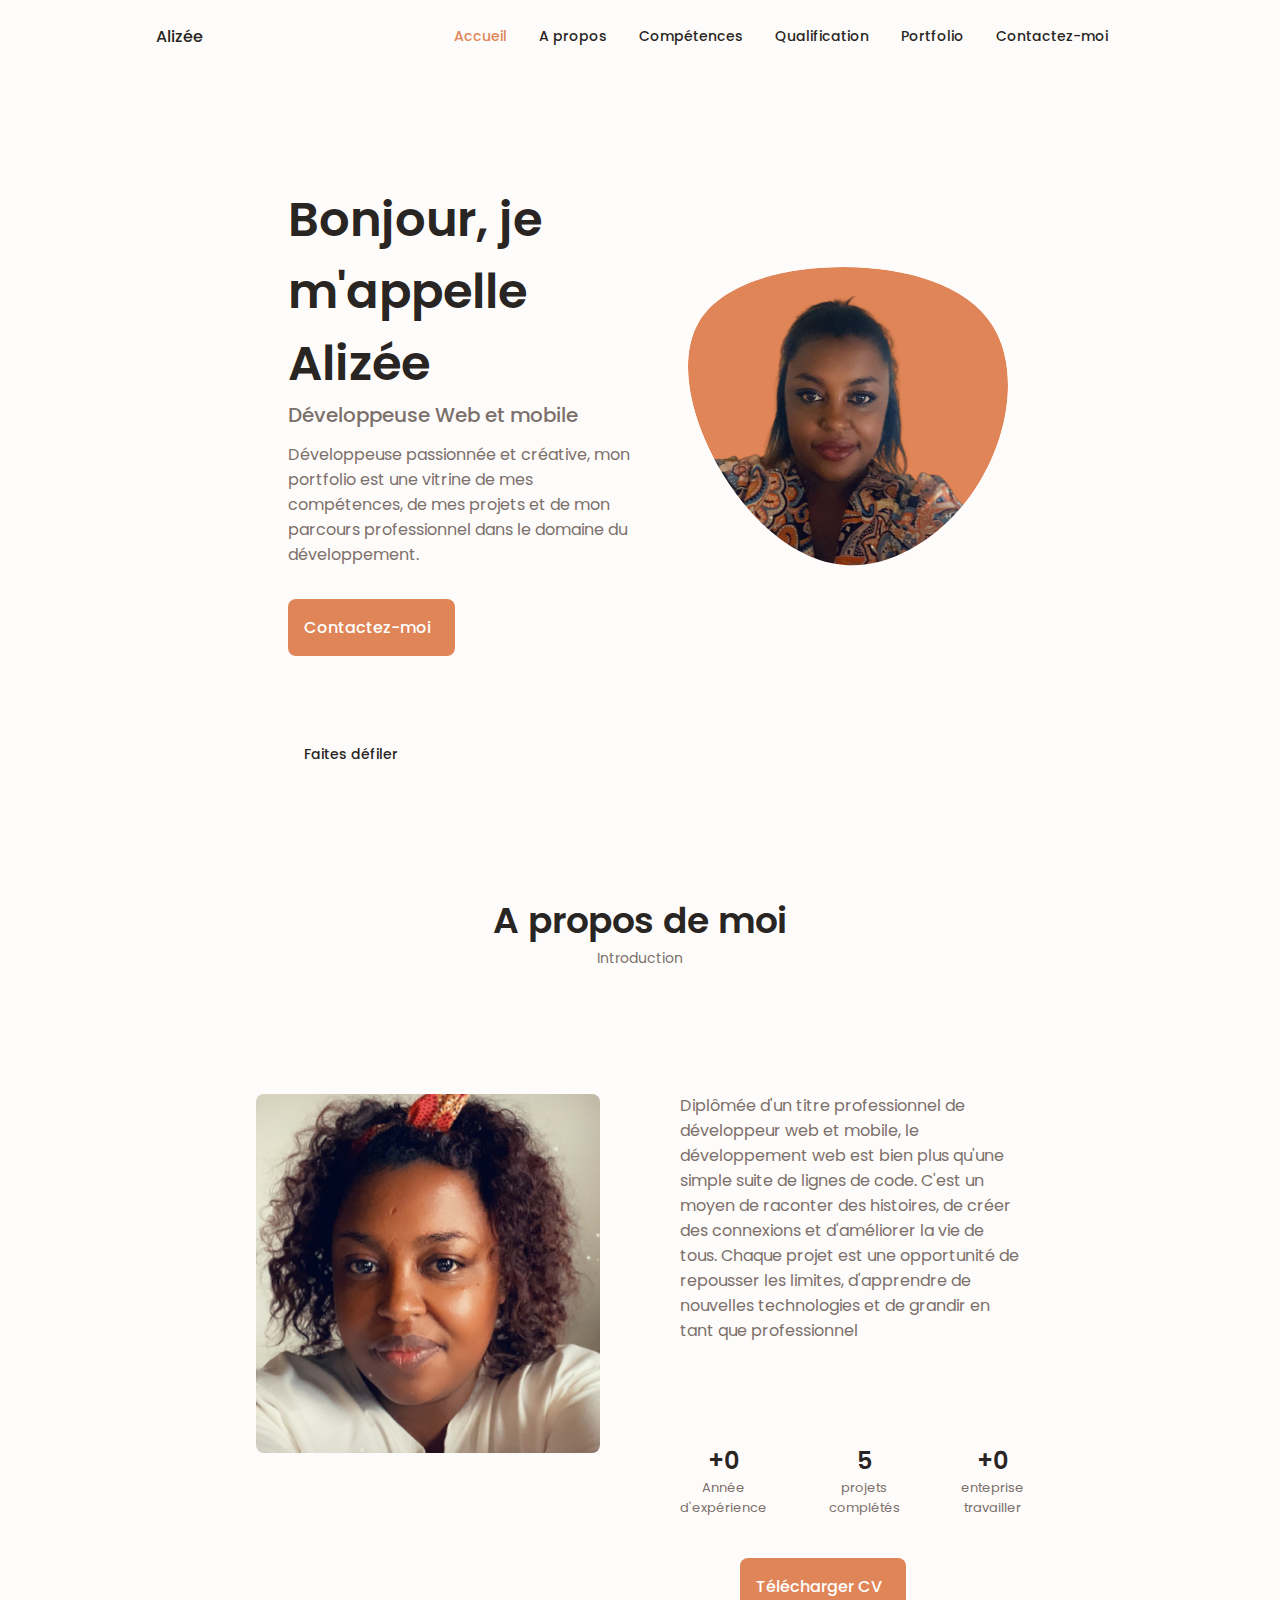
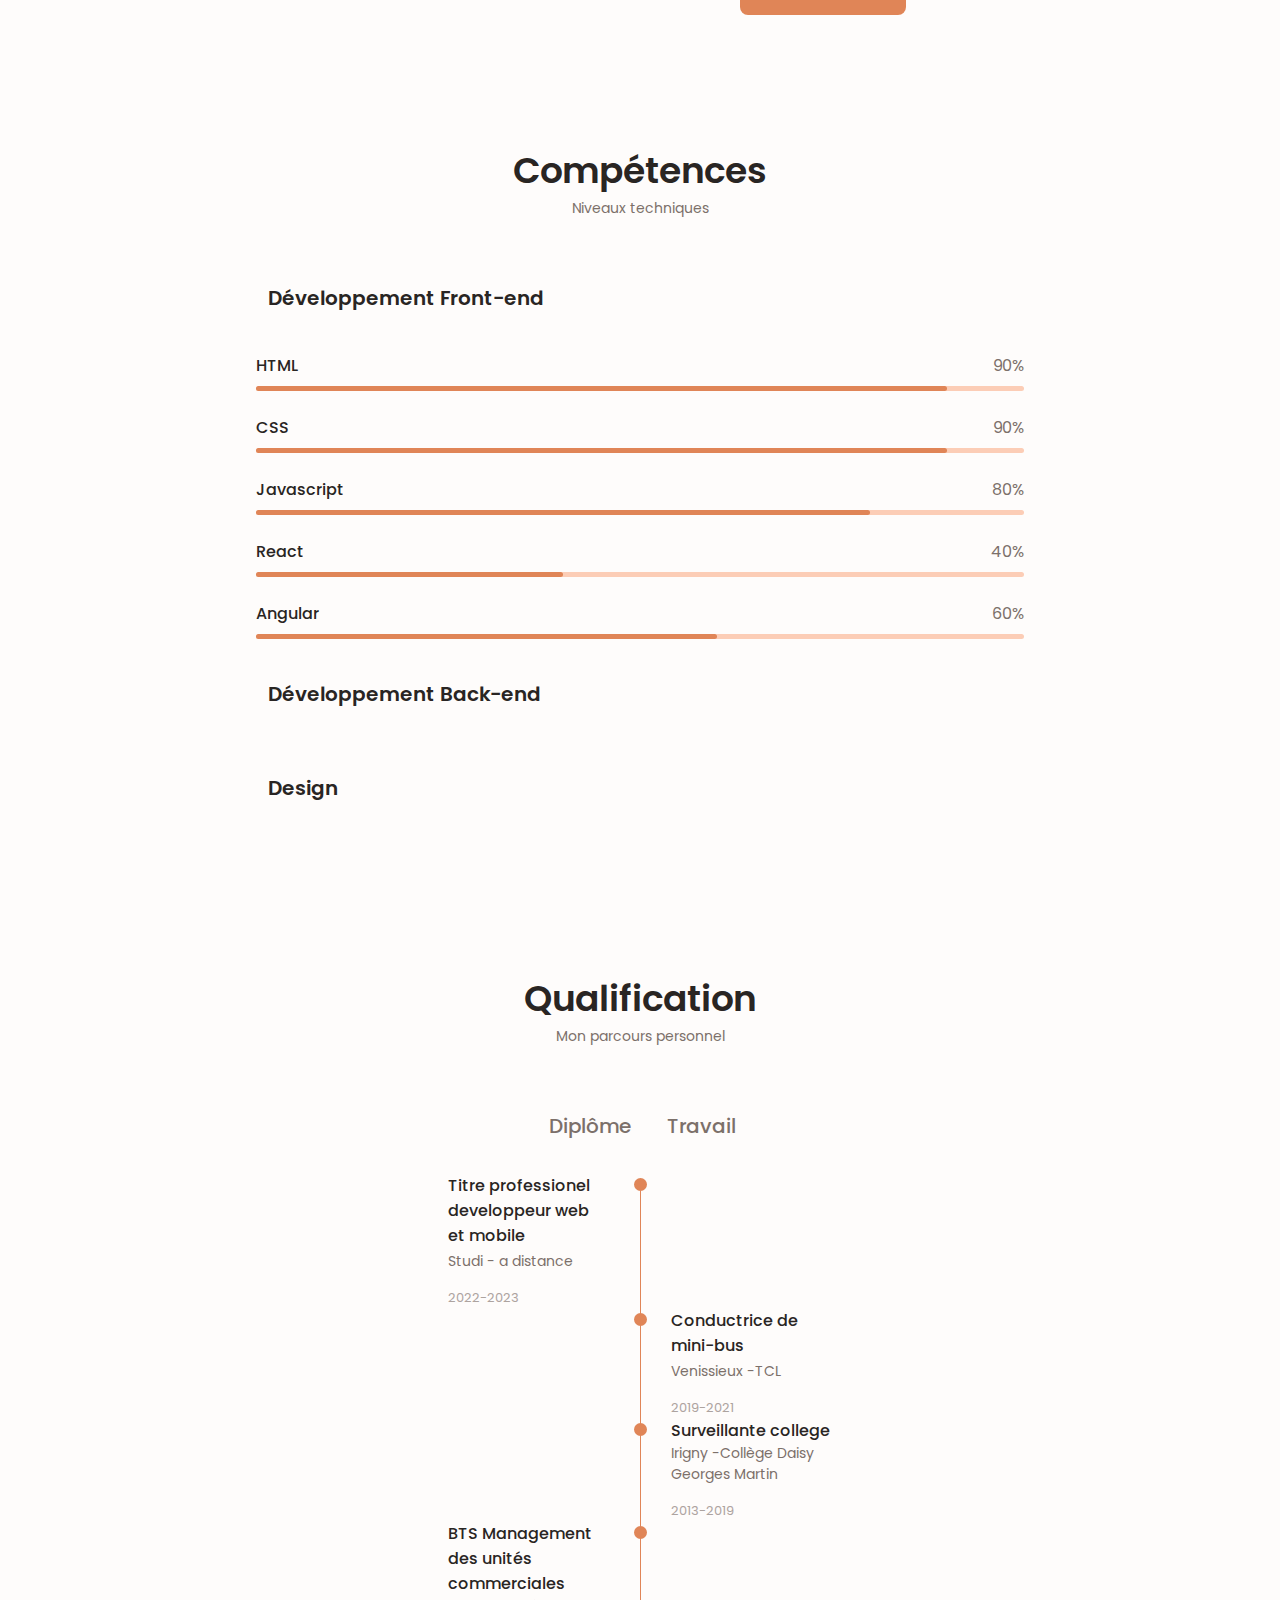
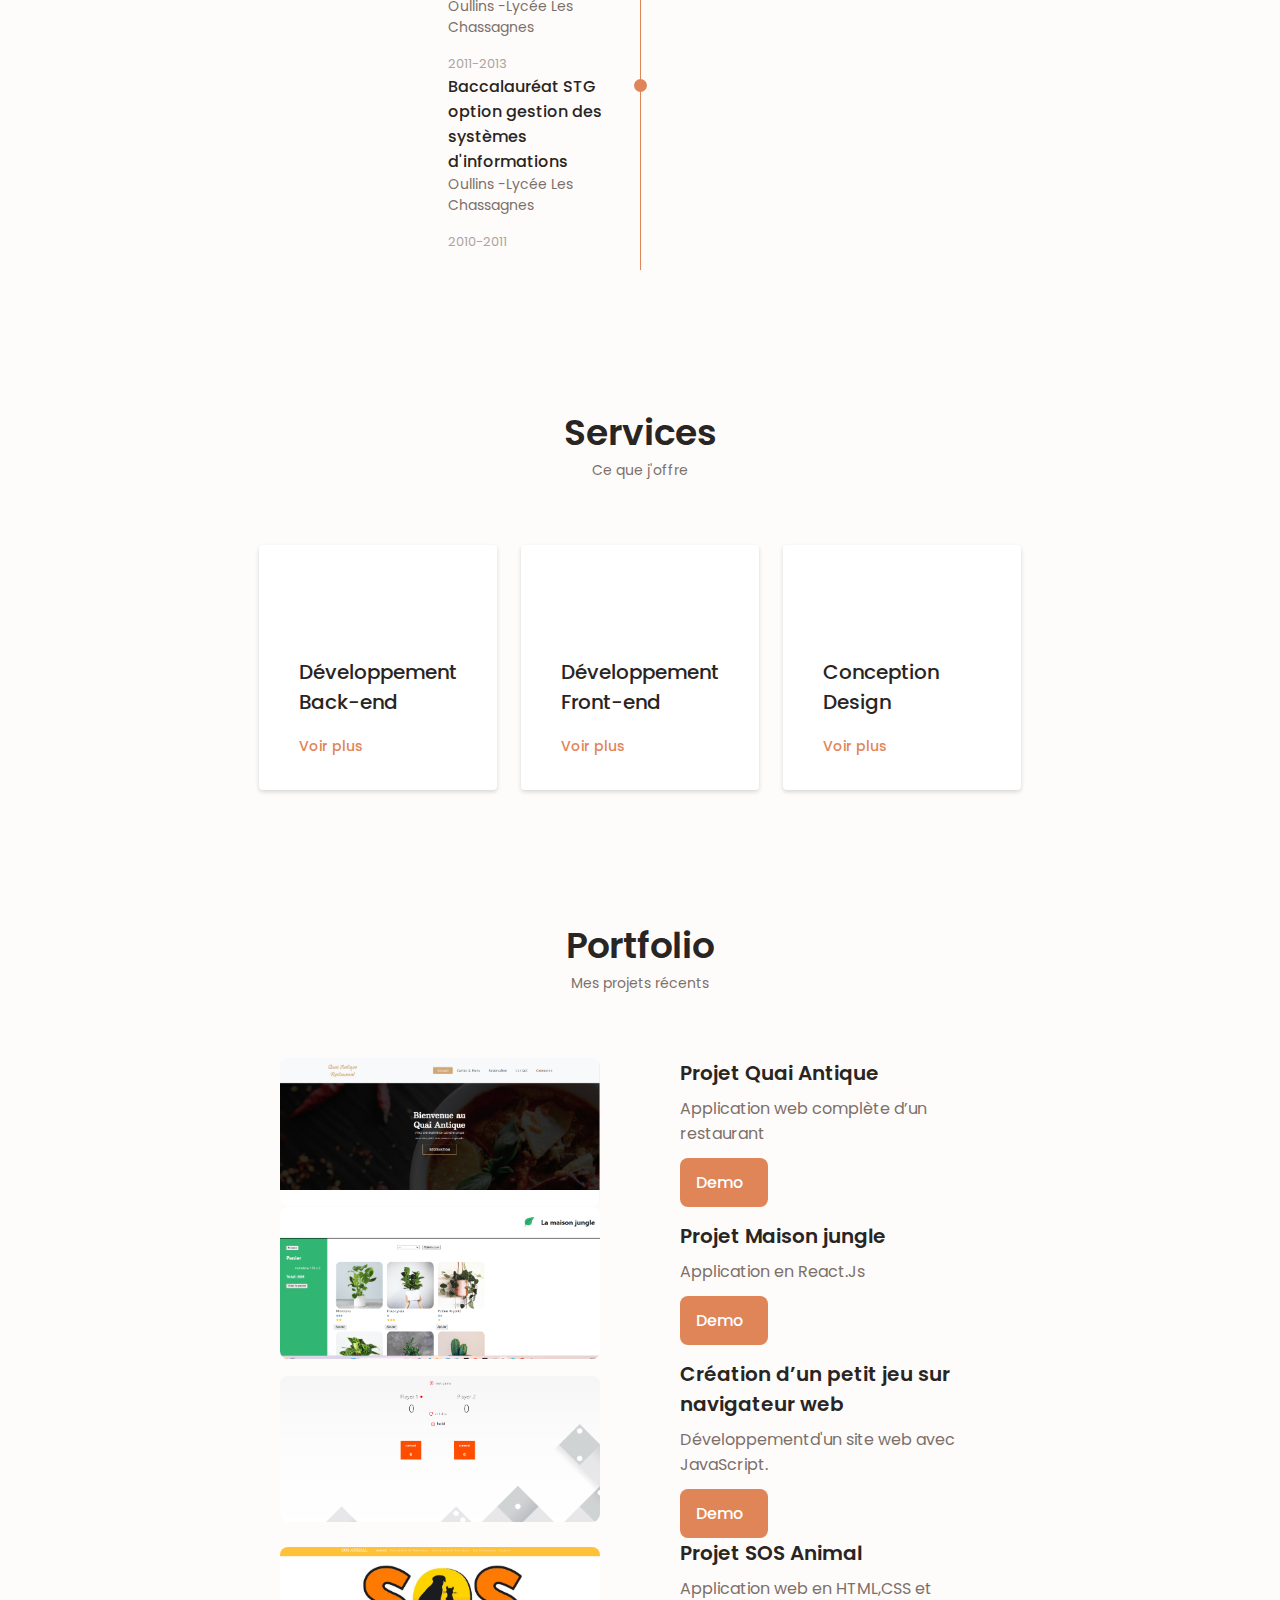
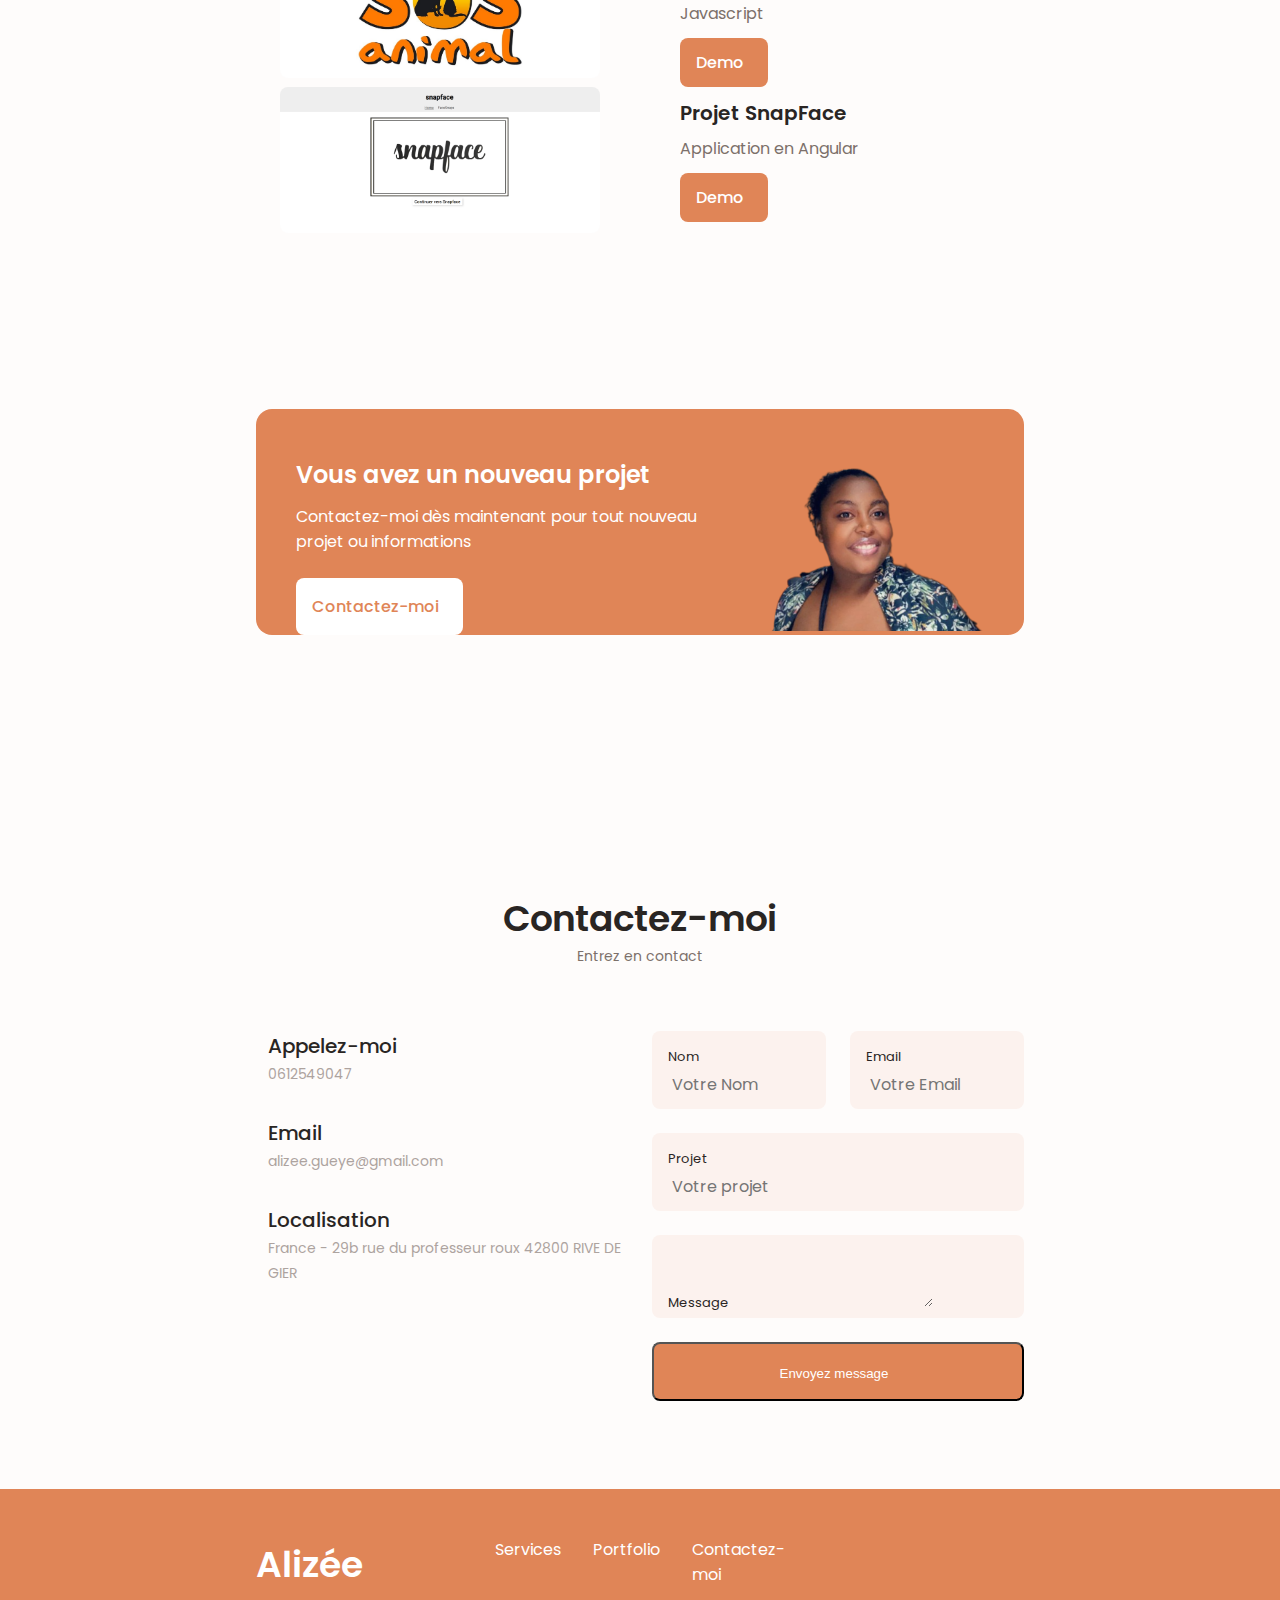
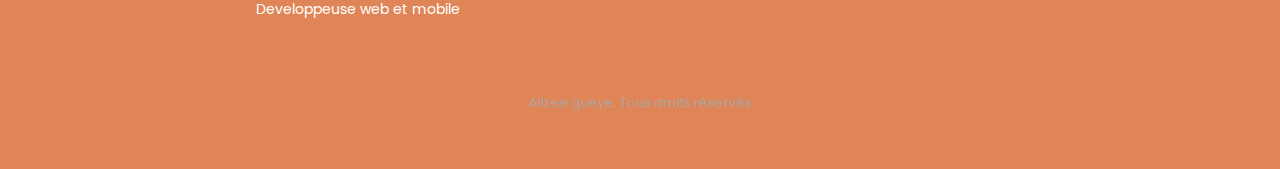
==== commit 43aa5930: "Changement barre de message" ====
--- a/index.html
+++ b/index.html
@@ -78,7 +78,7 @@
             <div class="home__container container grid">
                 <div class="home__content grid">
                     <div class="home__social">
-                        <a href="https://www.linkedin.com/in/alizee-gueye-b8a359285/" target="_blank" class="home__social-icon">
+                        <a href="https://www.linkedin.com/in/alizee-gueye-b8a359285" target="_blank" class="home__social-icon">
                             <i class="uil uil-linkedin-alt"></i>
                         </a>
                         <a href="https://github.com/Alizee42" target="_blank" class="home__social-icon">
@@ -752,7 +752,7 @@
             </div> 
             <div class="contact__content">
                 <label for="" class="contact__label">Message</label>                    
-                <textarea class="contact__imput" name="message"  id="" cols="0" rows="7" required style="background-color: transparent; border: 0px; width: 100px;height: 60px;"></textarea>
+                <textarea class="contact__imput" name="message"  id="" cols="0" rows="7" required style="background-color: transparent; border: 0px; width: 200px;height: 60px;"></textarea>
             </div>
             <input type="hidden" name="redirectTo" value="https://alizee42.github.io/portfolio/success.html"> 
             <button class="button is-primary" type="Submit">Envoyez message <i class="uil uil-message button__icon"></i></button>         
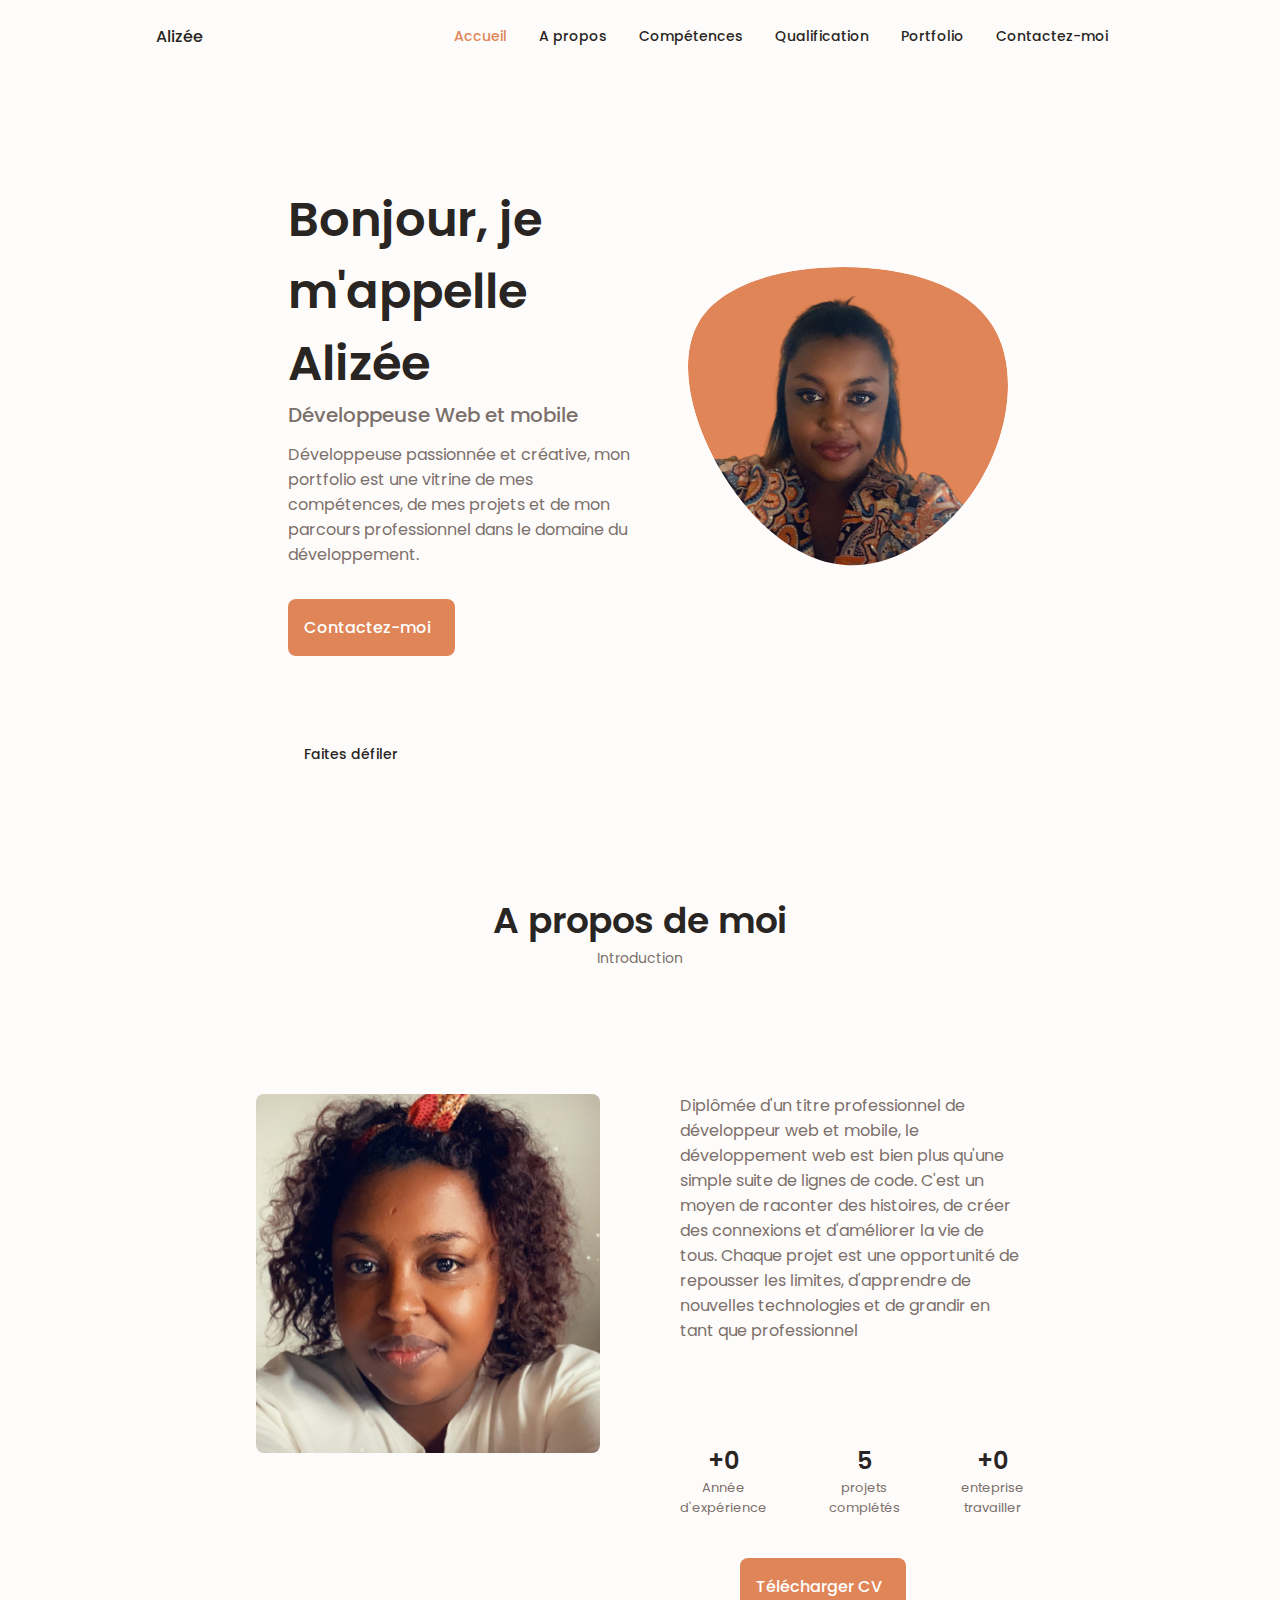
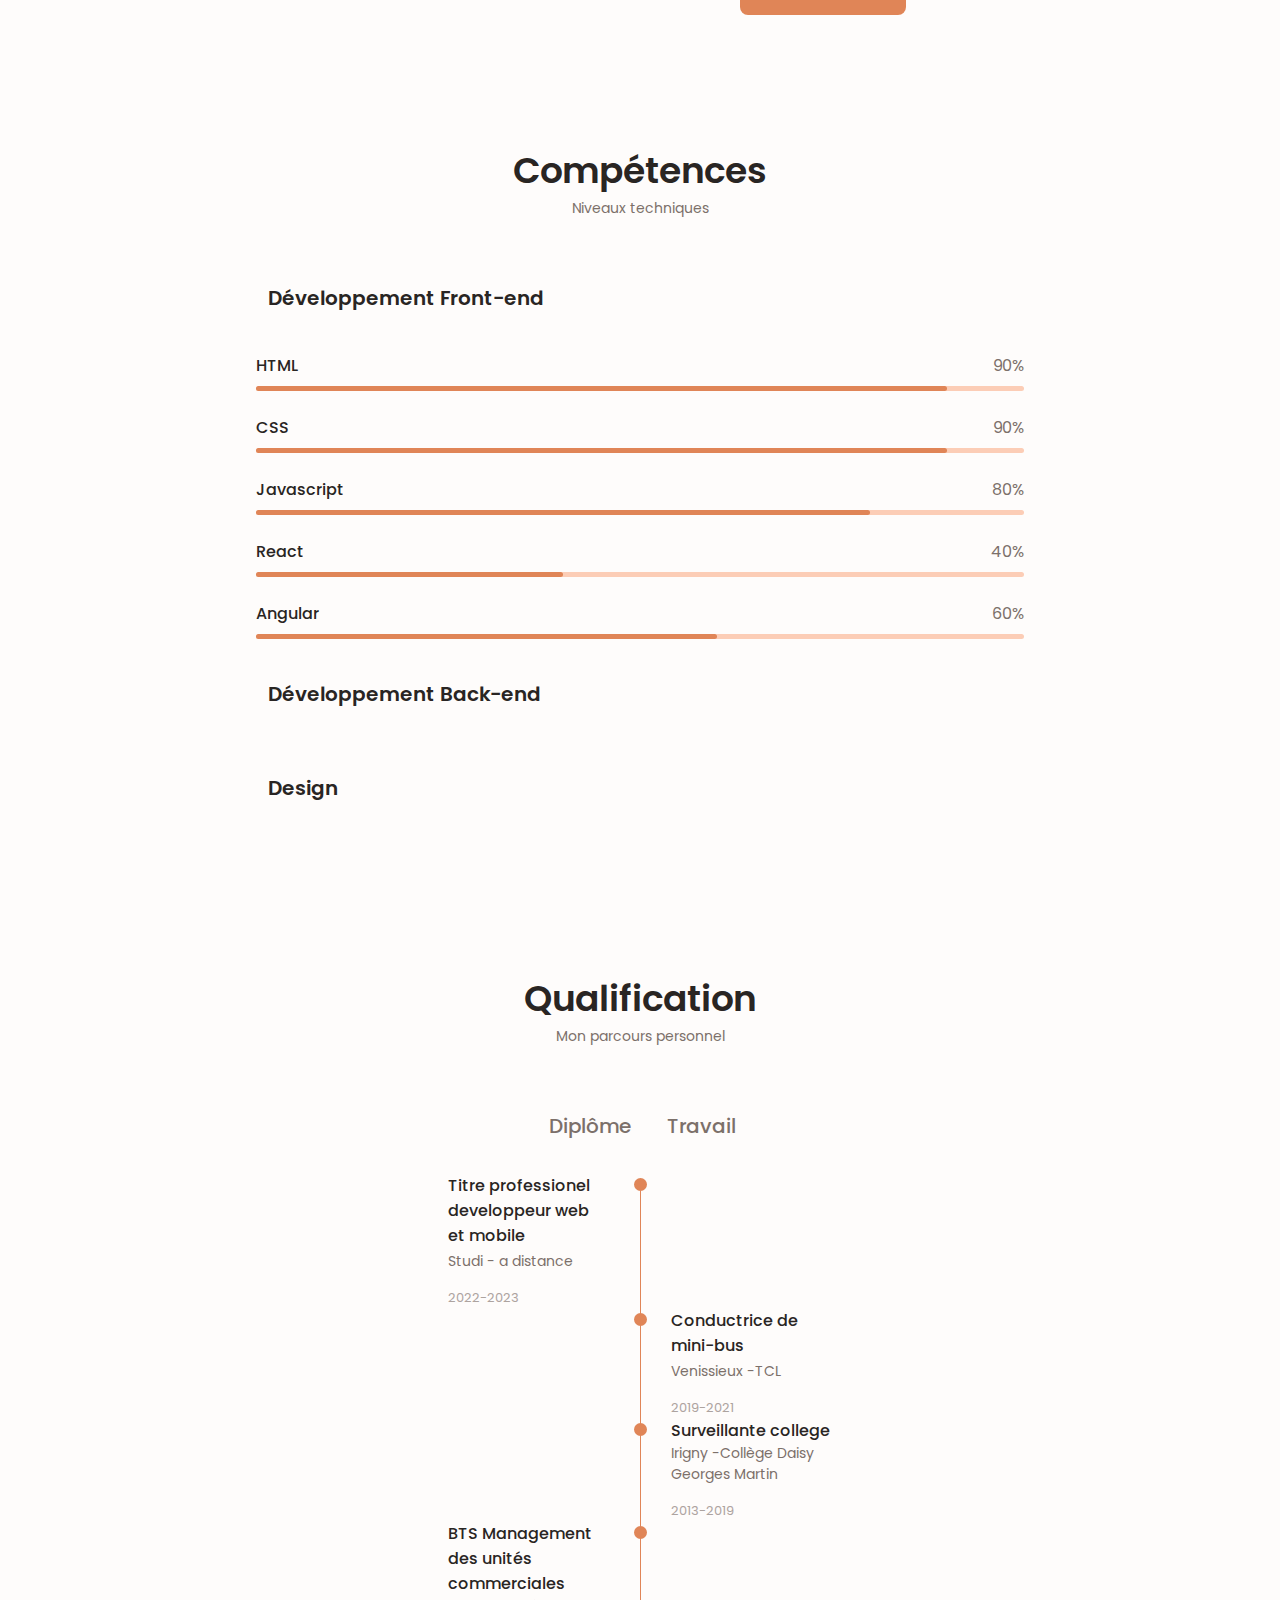
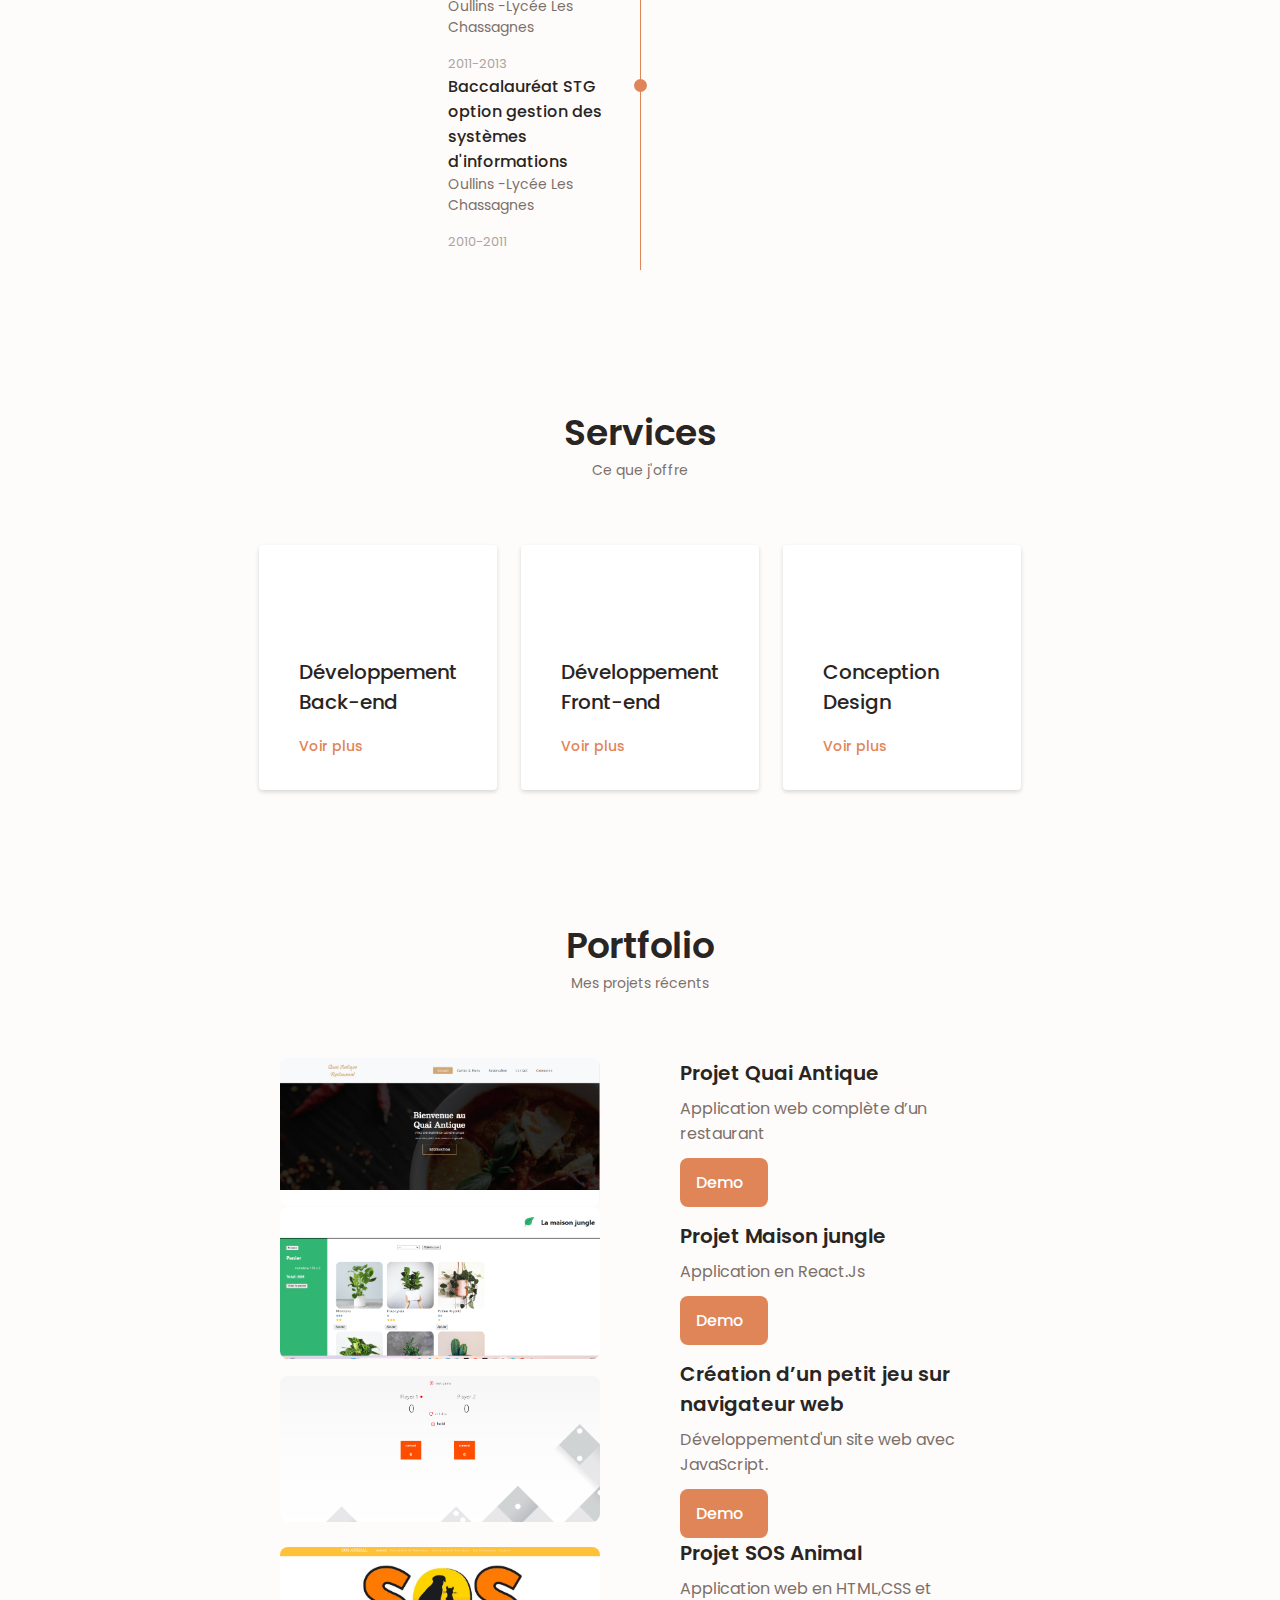
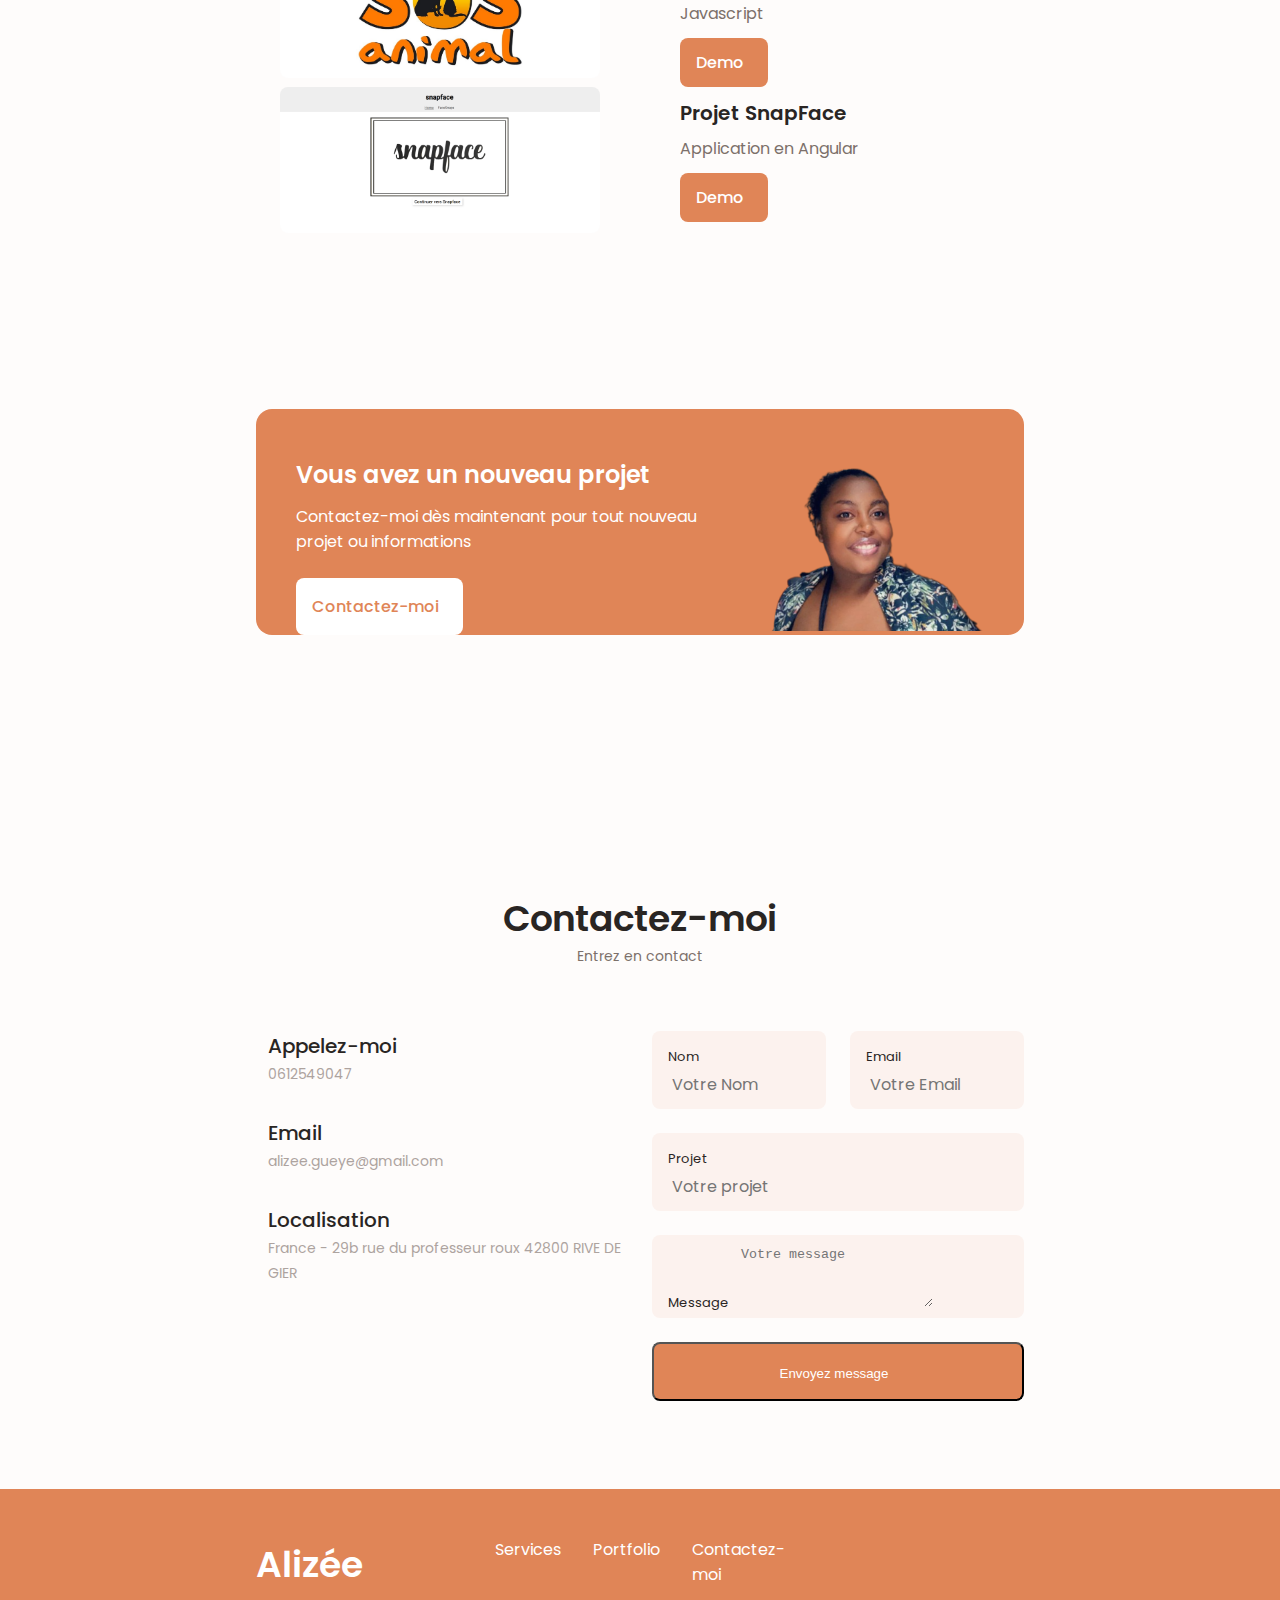
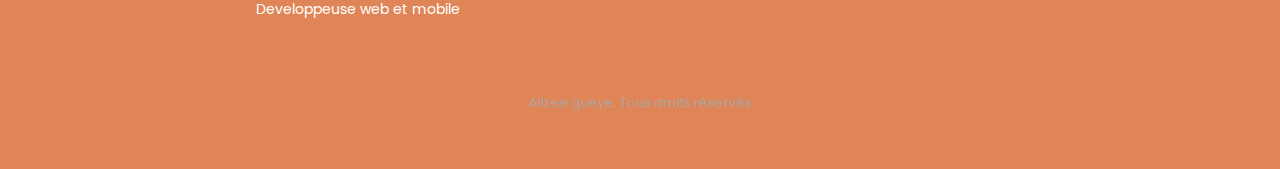
==== commit f741376b: "Changement barre de message" ====
--- a/index.html
+++ b/index.html
@@ -752,7 +752,7 @@
             </div> 
             <div class="contact__content">
                 <label for="" class="contact__label">Message</label>                    
-                <textarea class="contact__imput" name="message"  id="" cols="0" rows="7" required style="background-color: transparent; border: 0px; width: 200px;height: 60px;"></textarea>
+                <textarea class="contact__imput" name="message"  id="" cols="0" rows="7" placeholder=" Votre message" required  style="background-color: transparent; border: 0px; width: 200px;height: 60px;"></textarea>
             </div>
             <input type="hidden" name="redirectTo" value="https://alizee42.github.io/portfolio/success.html"> 
             <button class="button is-primary" type="Submit">Envoyez message <i class="uil uil-message button__icon"></i></button>         
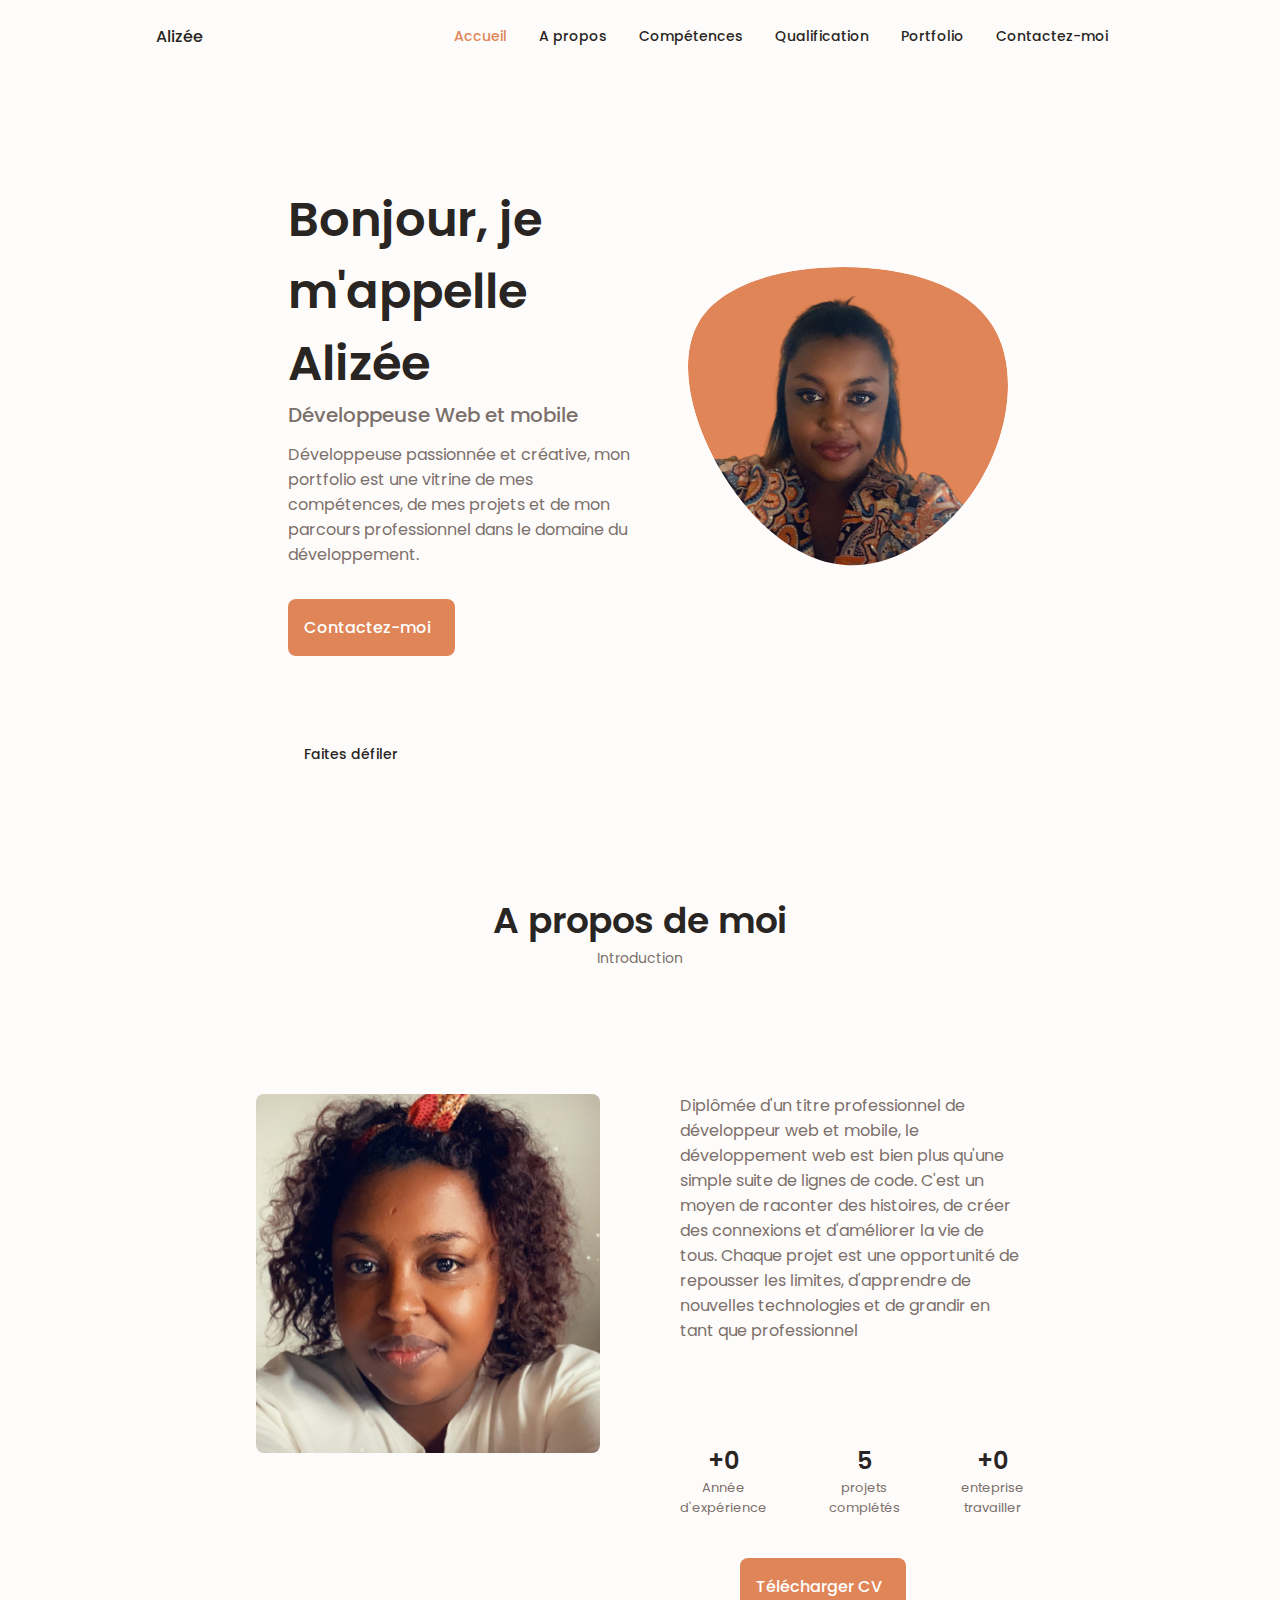
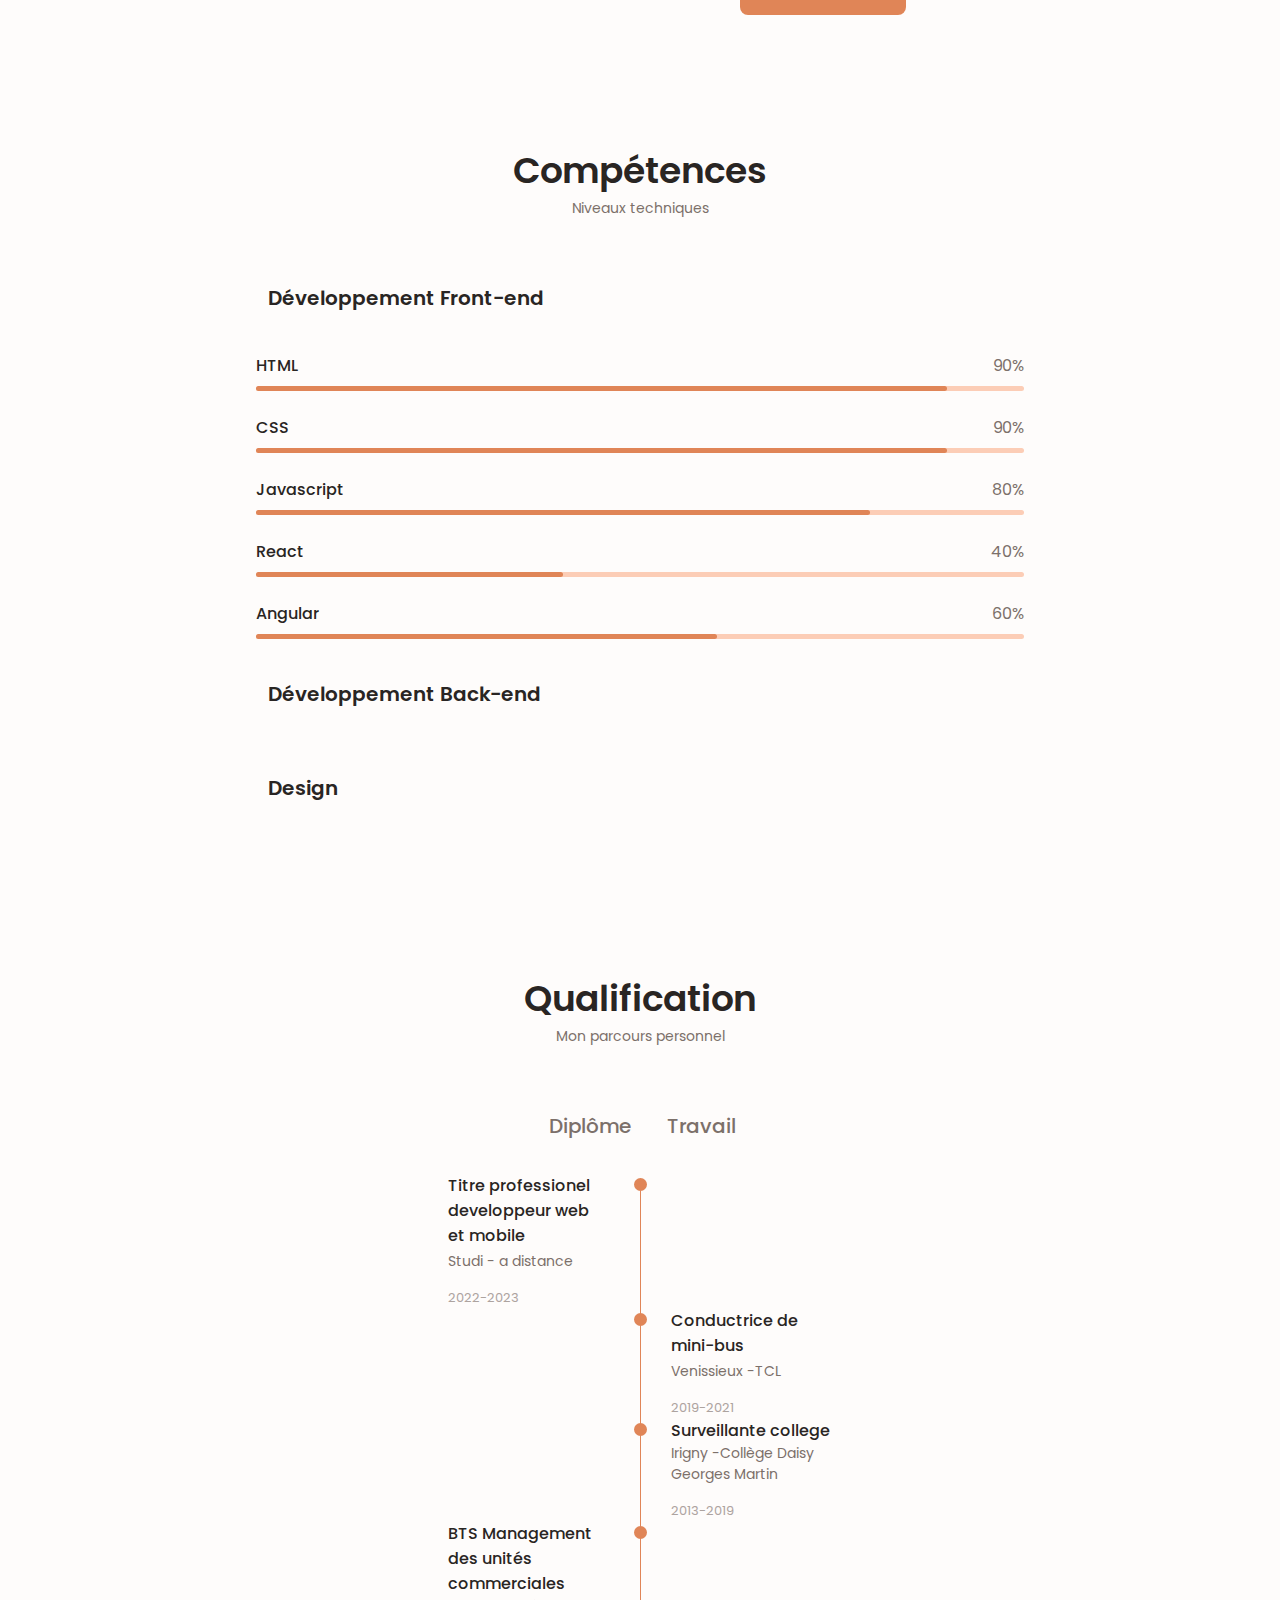
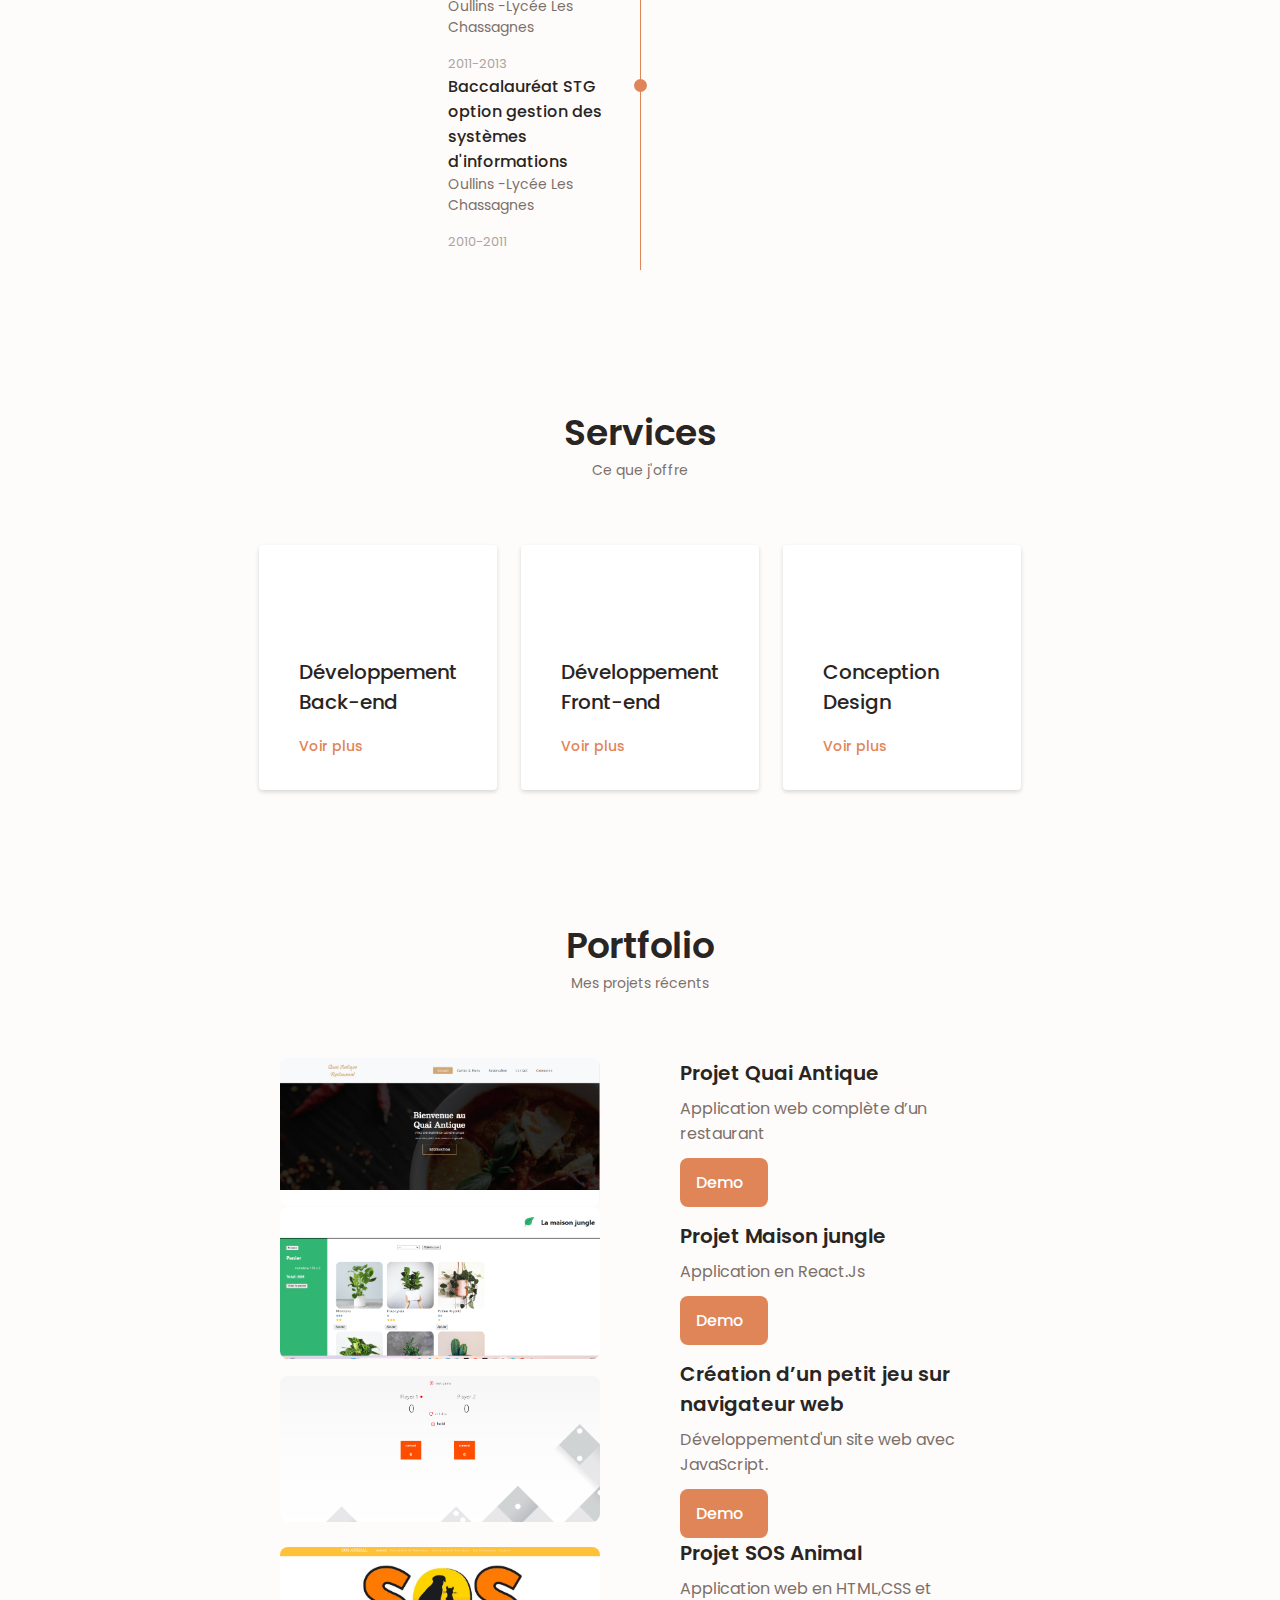
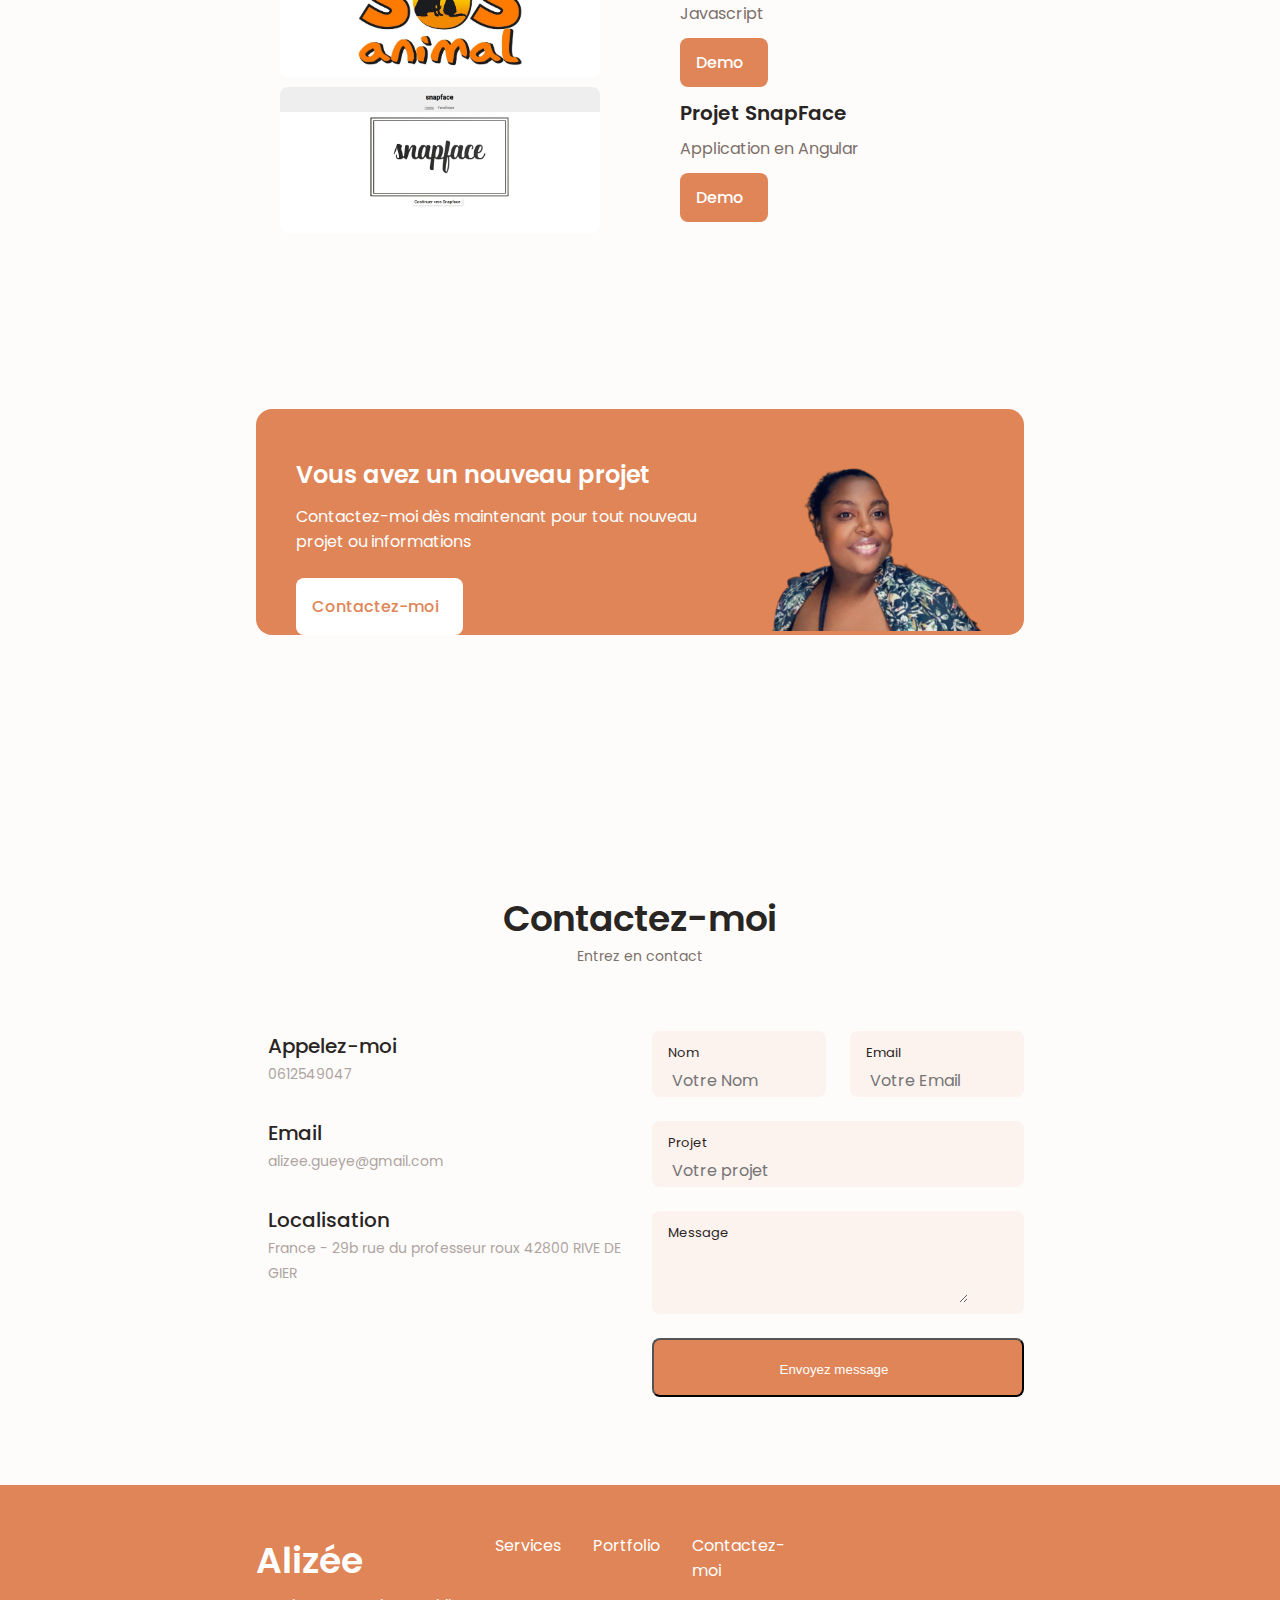
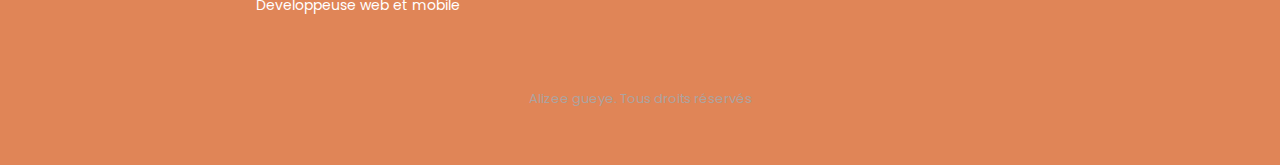
==== commit 2dabb92a: "Ajout favicon" ====
--- a/index.html
+++ b/index.html
@@ -7,6 +7,8 @@
 
     <!--==================== UNICONS ====================-->
     <link rel="stylesheet" href="https://unicons.iconscout.com/release/v3.0.6/css/line.css">
+    <!--==================== UNICONS ====================-->
+    <link rel="icon" href="./assets/favicon/favicon.ico">
 
     <!--==================== SWIPER CSS ====================-->
     <link rel="stylesheet" href="assets/css/swiper-bundle.min.css">
@@ -737,22 +739,22 @@
                   <input type="hidden" name="subject" value="Portfolio">
                 
                     <label for="" class="contact__label">Nom</label>                    
-                    <input class="contact__input" type="text" name="name" placeholder=" Votre Nom" required>
+                    <input class="contact__input" type="text" name="name" placeholder=" Votre Nom" required style="height: 50px;  padding-top: 20px;">
                    </div>
                 <div class="contact__content">
                     <label for="" class="contact__label">Email</label>                    
-                      <input class="contact__input" type="email" name="email" placeholder=" Votre Email" required>
+                      <input class="contact__input" type="email" name="email" placeholder=" Votre Email" required style="height: 50px;  padding-top: 20px;">
                 </div>
             </div>
             
             <input type="text" name="honeypot" style="display:none">
             <div class="contact__content">
                 <label for="" class="contact__label">Projet</label>
-                    <input type="text" name="$project" class="contact__input" placeholder=" Votre projet">
+                    <input type="text" name="$project" class="contact__input" placeholder=" Votre projet" style="height: 50px; padding-top: 20px;">
             </div> 
             <div class="contact__content">
                 <label for="" class="contact__label">Message</label>                    
-                <textarea class="contact__imput" name="message"  id="" cols="0" rows="7" placeholder=" Votre message" required  style="background-color: transparent; border: 0px; width: 200px;height: 60px;"></textarea>
+                <textarea class="contact__imput" name="message"  id="" cols="0" rows="7" required  style="background-color: transparent; border: 0px; width: 300px;height: 50px;margin-top: 30px;"></textarea>
             </div>
             <input type="hidden" name="redirectTo" value="https://alizee42.github.io/portfolio/success.html"> 
             <button class="button is-primary" type="Submit">Envoyez message <i class="uil uil-message button__icon"></i></button>         
--- a/assets/css/styles.css
+++ b/assets/css/styles.css
@@ -745,7 +745,19 @@
   border-radius: .5rem;
   padding: .75rem 1rem .25rem;
 }
-
+.contact__content label {
+  position:absolute;
+}
+
+.contact__content textarea::placeholder {
+  position:absolute;
+  bottom:0;
+}
+
+.contact__content input::placeholder {
+  position:absolute;
+  bottom:0;
+}
 .contact__label{
   font-size:var(--smaller-font-size);
   color:var(--title-color);
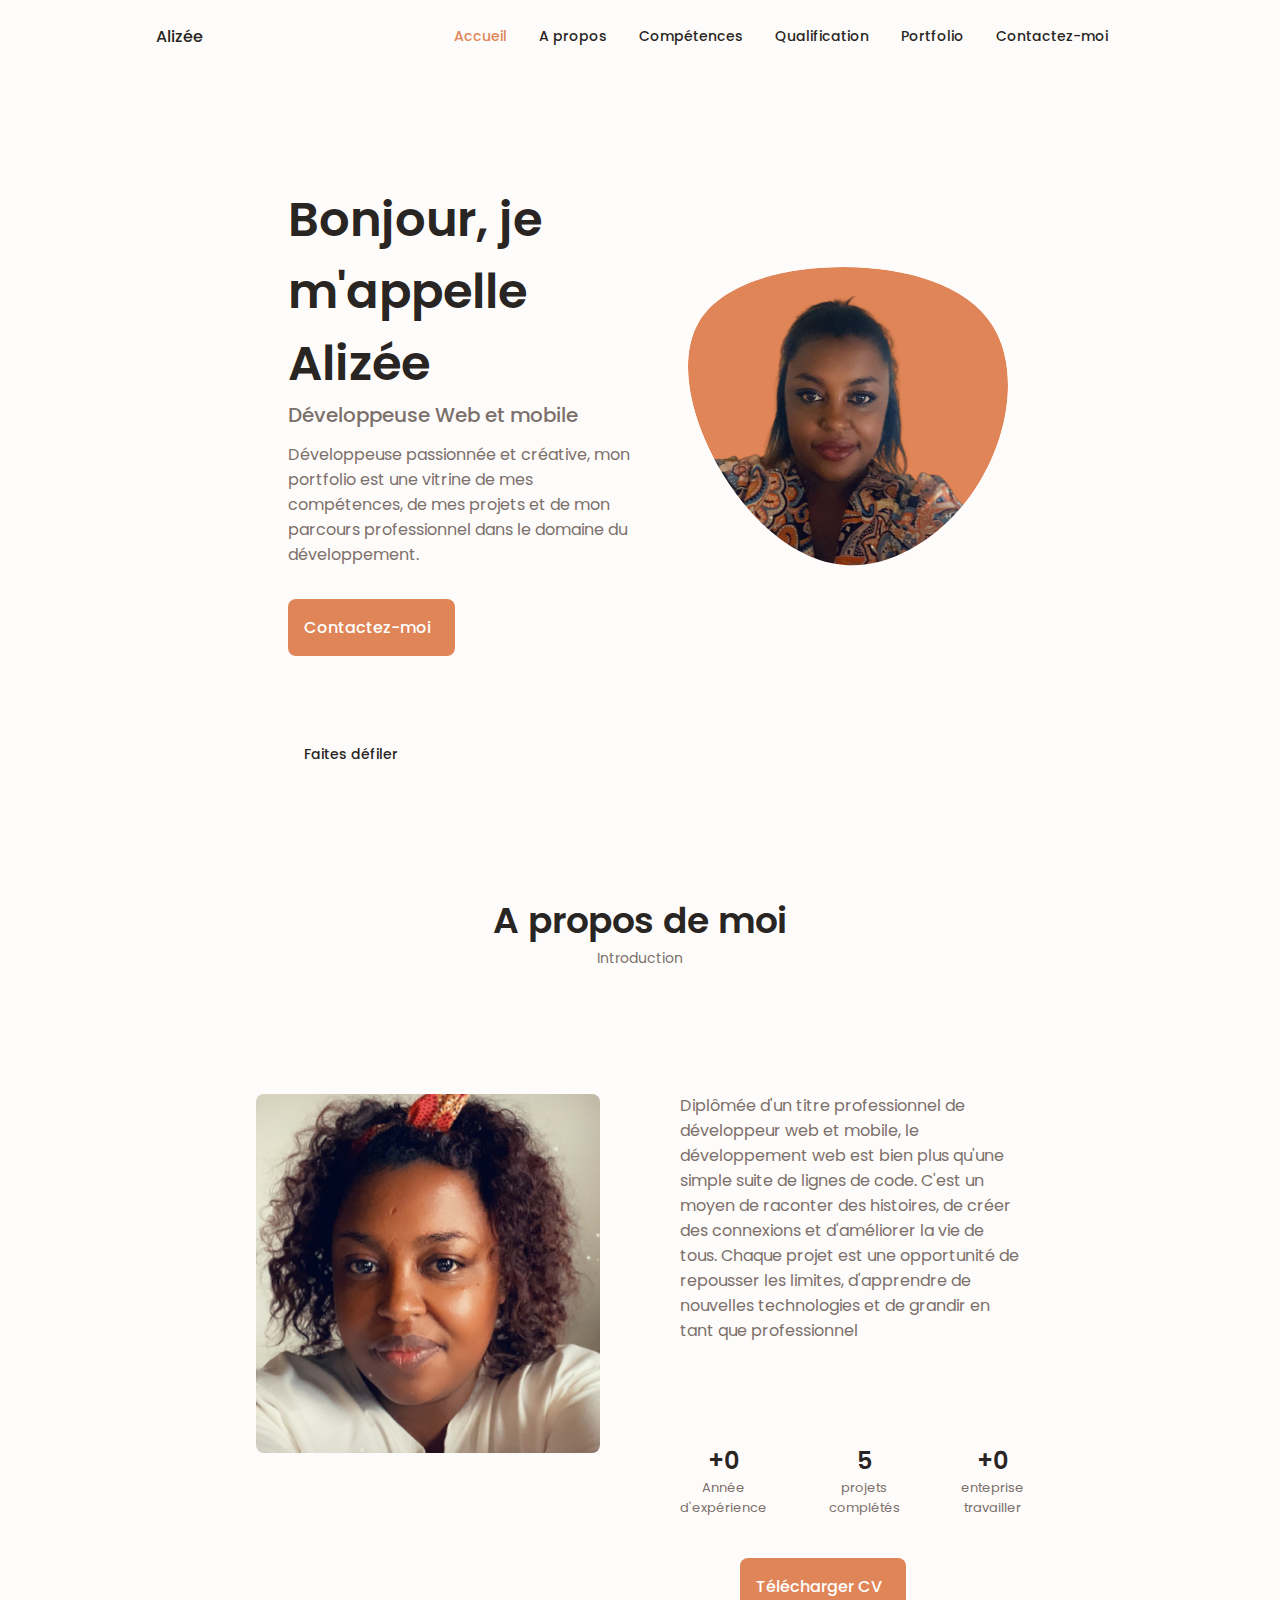
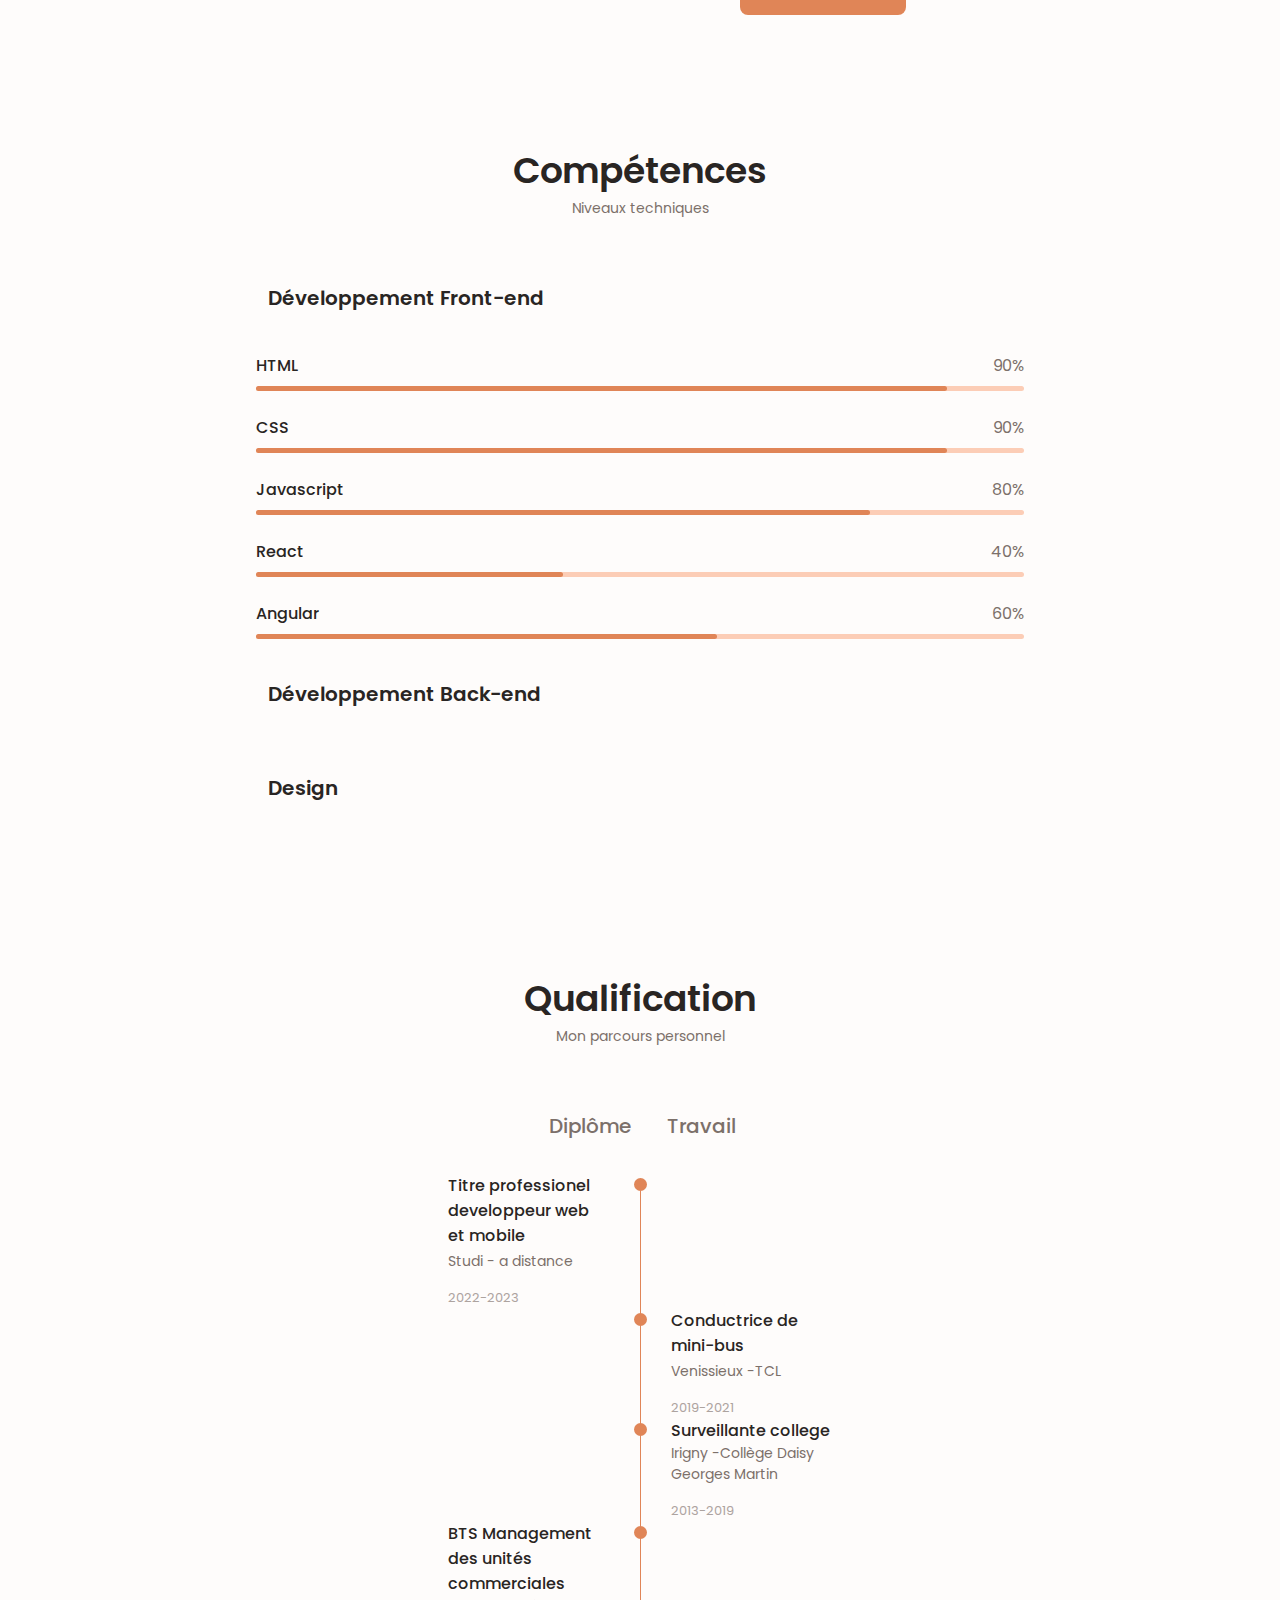
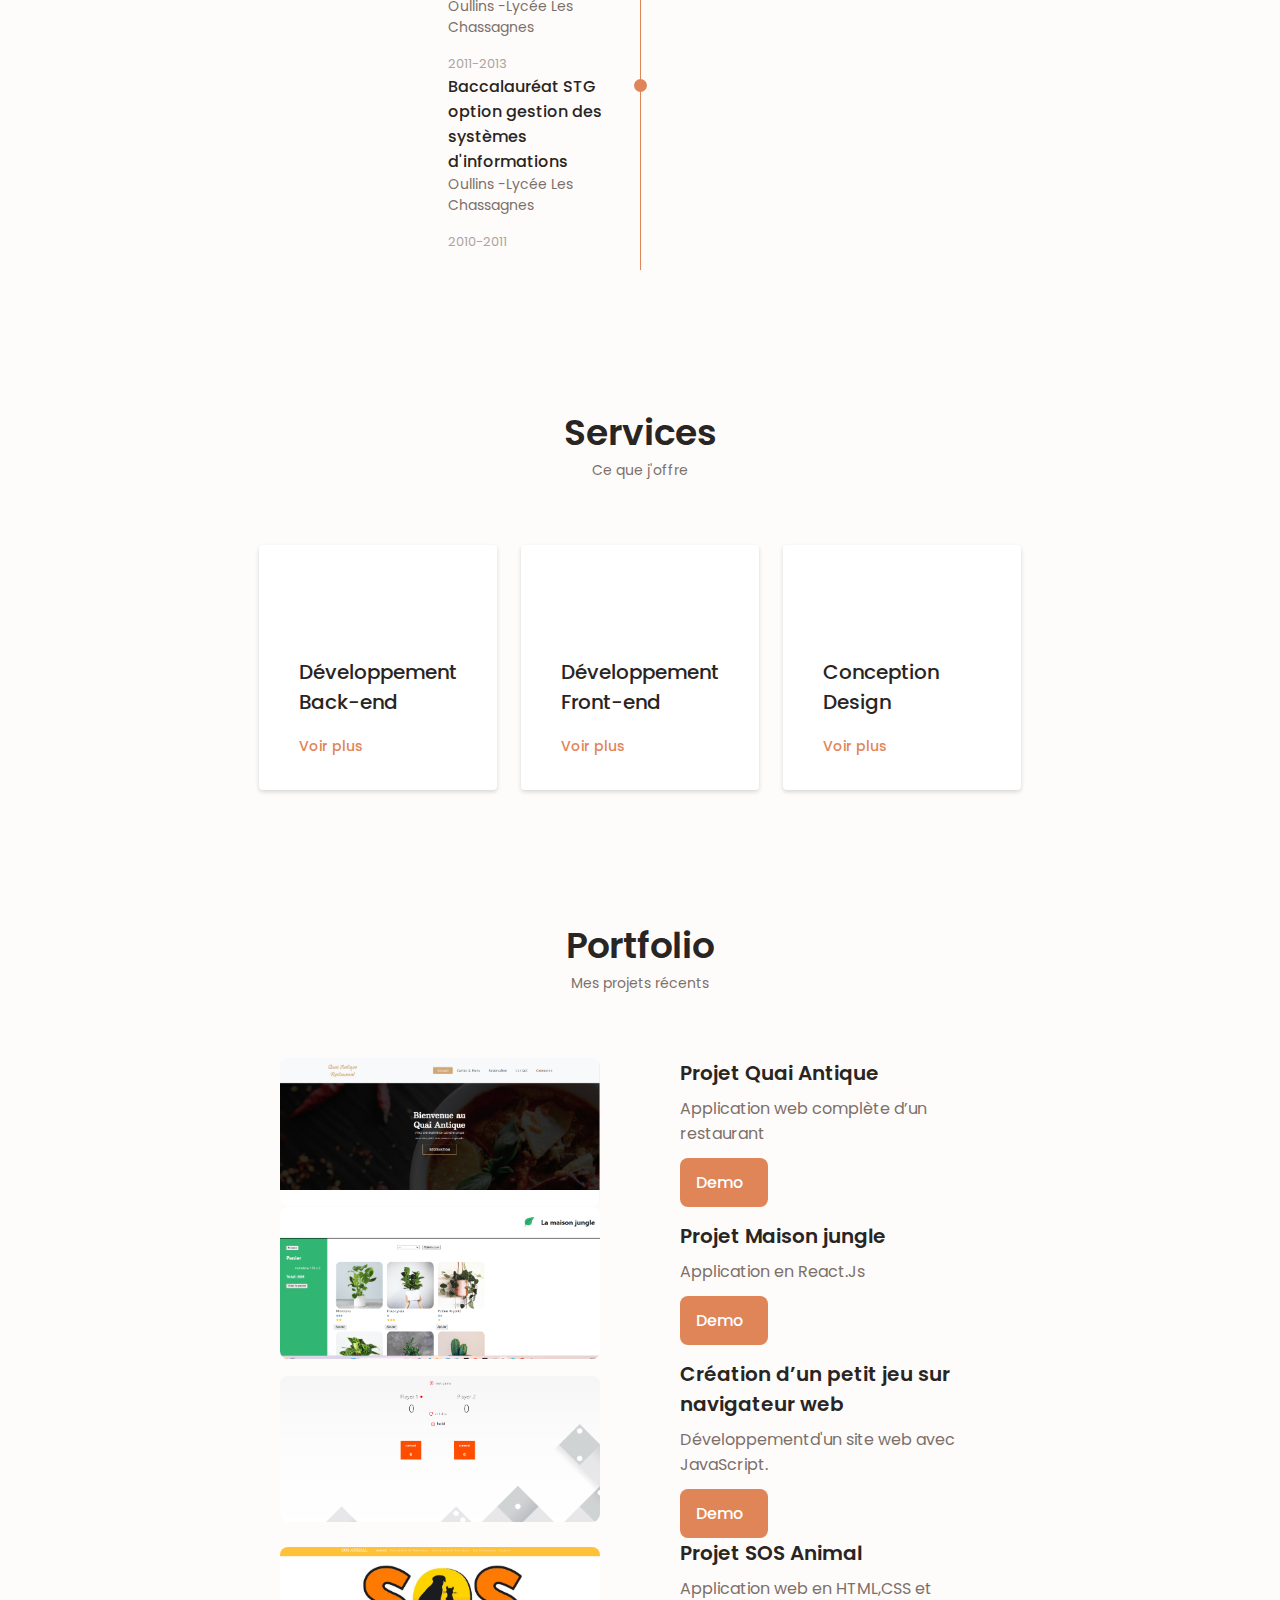
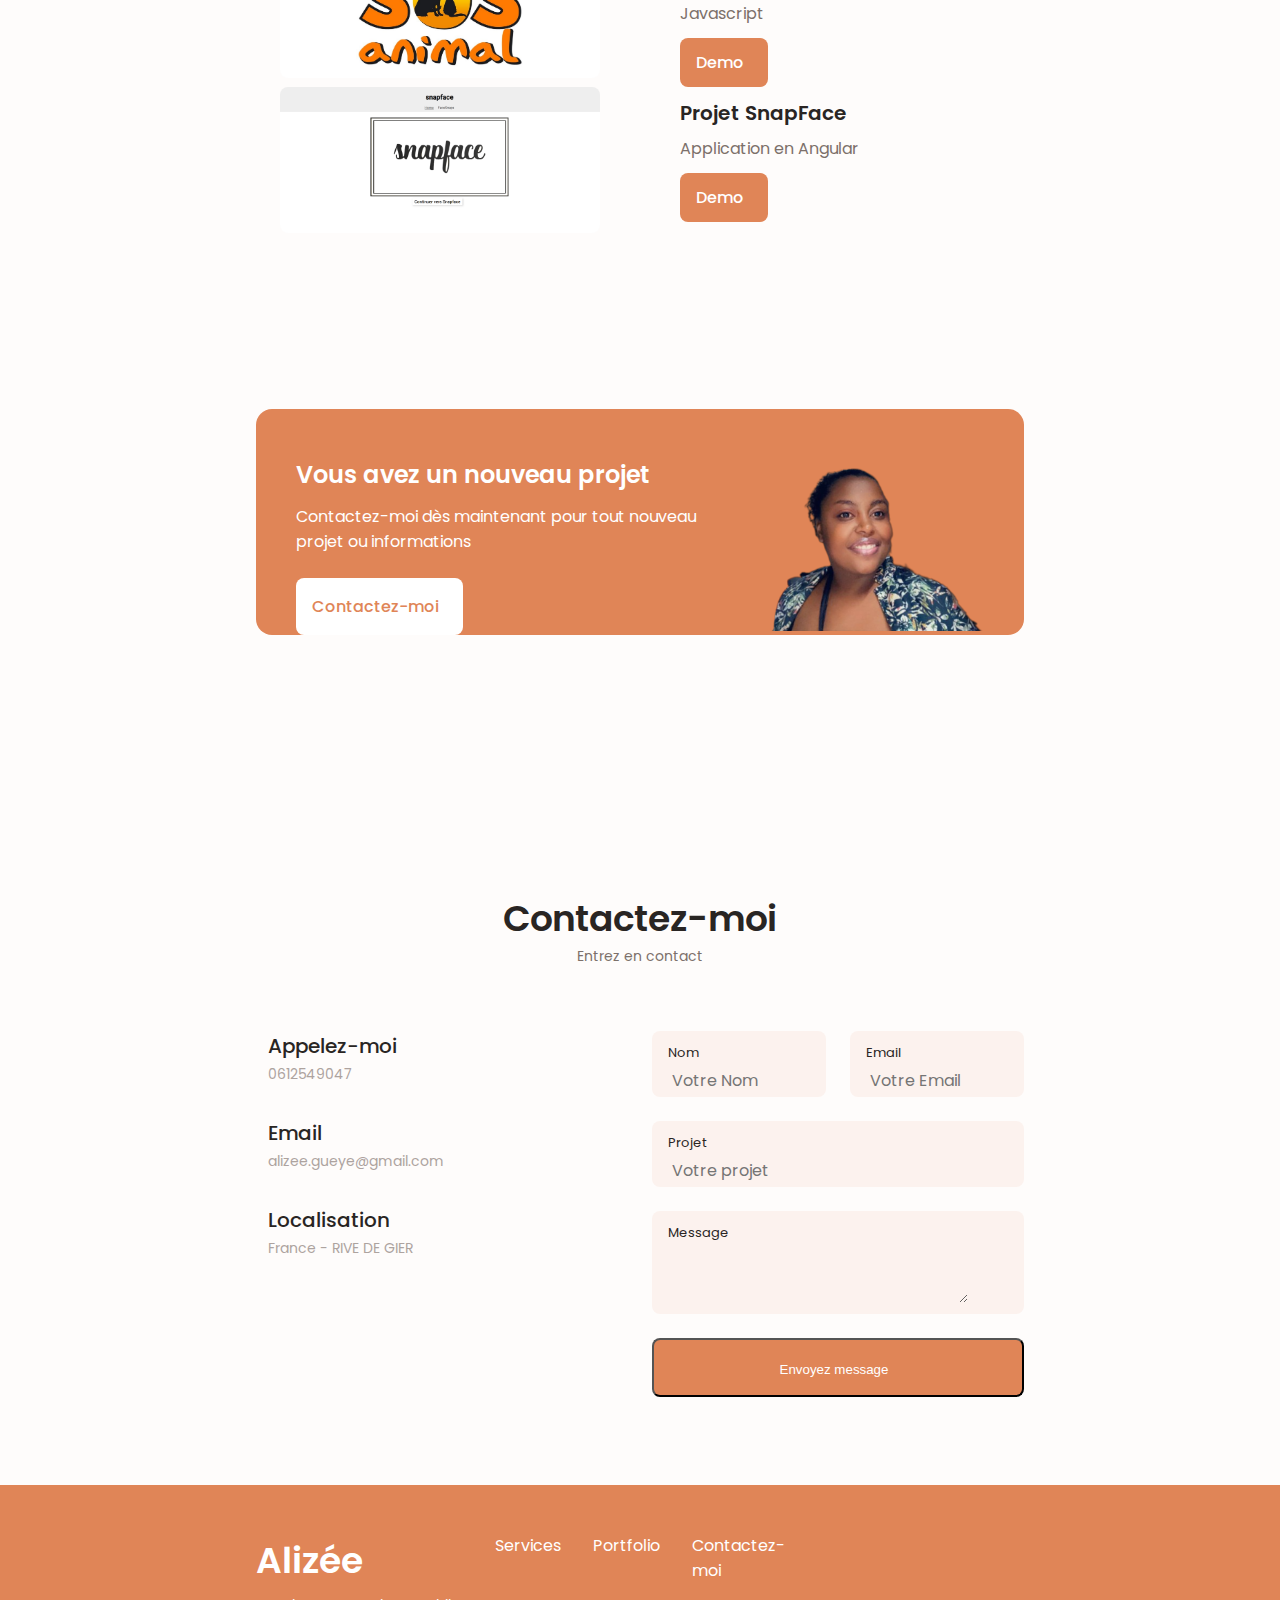
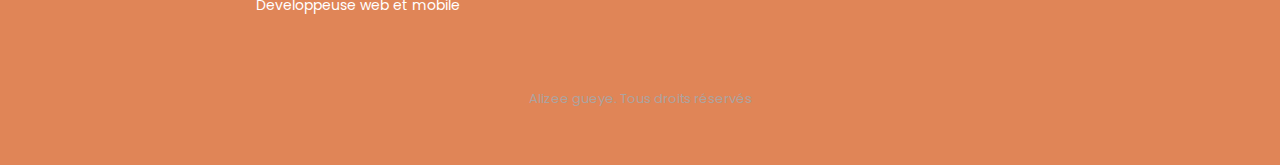
==== commit 3064fc9a: "Modification adresse et CV" ====
--- a/index.html
+++ b/index.html
@@ -2,6 +2,13 @@
 <html lang="fr">
 
 <head>
+    <!-- Google Tag Manager -->
+<script>(function(w,d,s,l,i){w[l]=w[l]||[];w[l].push({'gtm.start':
+    new Date().getTime(),event:'gtm.js'});var f=d.getElementsByTagName(s)[0],
+    j=d.createElement(s),dl=l!='dataLayer'?'&l='+l:'';j.async=true;j.src=
+    'https://www.googletagmanager.com/gtm.js?id='+i+dl;f.parentNode.insertBefore(j,f);
+    })(window,document,'script','dataLayer','GTM-KSD4BJ9C');</script>
+    <!-- End Google Tag Manager -->
     <meta charset="UTF-8">
     <meta name="viewport" content="width=device-width, initial-scale=1.0">
 
@@ -22,6 +29,10 @@
 </head>
 
 <body>
+    <!-- Google Tag Manager (noscript) -->
+<noscript><iframe src="https://www.googletagmanager.com/ns.html?id=GTM-KSD4BJ9C"
+    height="0" width="0" style="display:none;visibility:hidden"></iframe></noscript>
+    <!-- End Google Tag Manager (noscript) -->
     <!--==================== HEADER ====================-->
     <header class="header" id="header">
         <nav class="nav container">
@@ -726,8 +737,7 @@
 
                 <div>
                     <h3 class="contact__title">Localisation</h3>
-                    <span class="contact__subtitle">France - 29b rue du professeur roux 42800 RIVE DE
-                        GIER</span>
+                    <span class="contact__subtitle">France - RIVE DE GIER</span>
                 </div>
             </div>
         </div>
